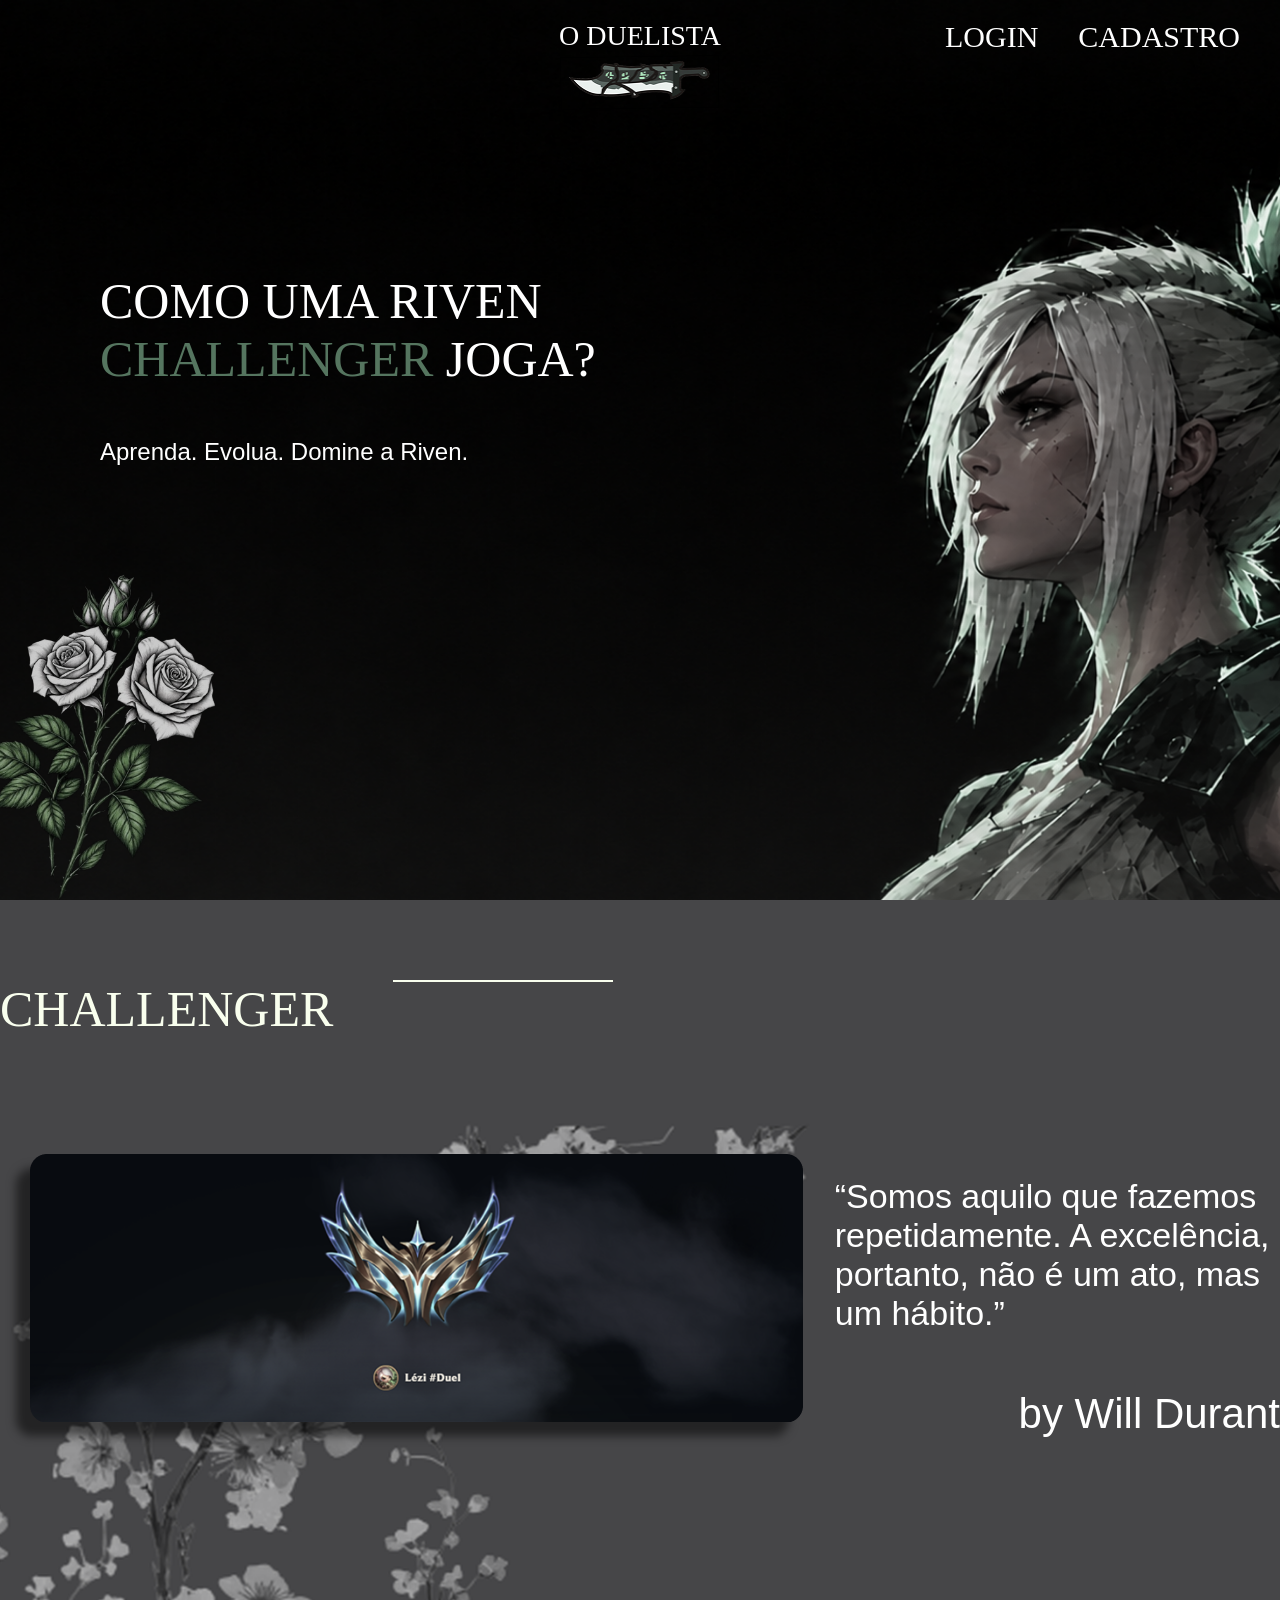
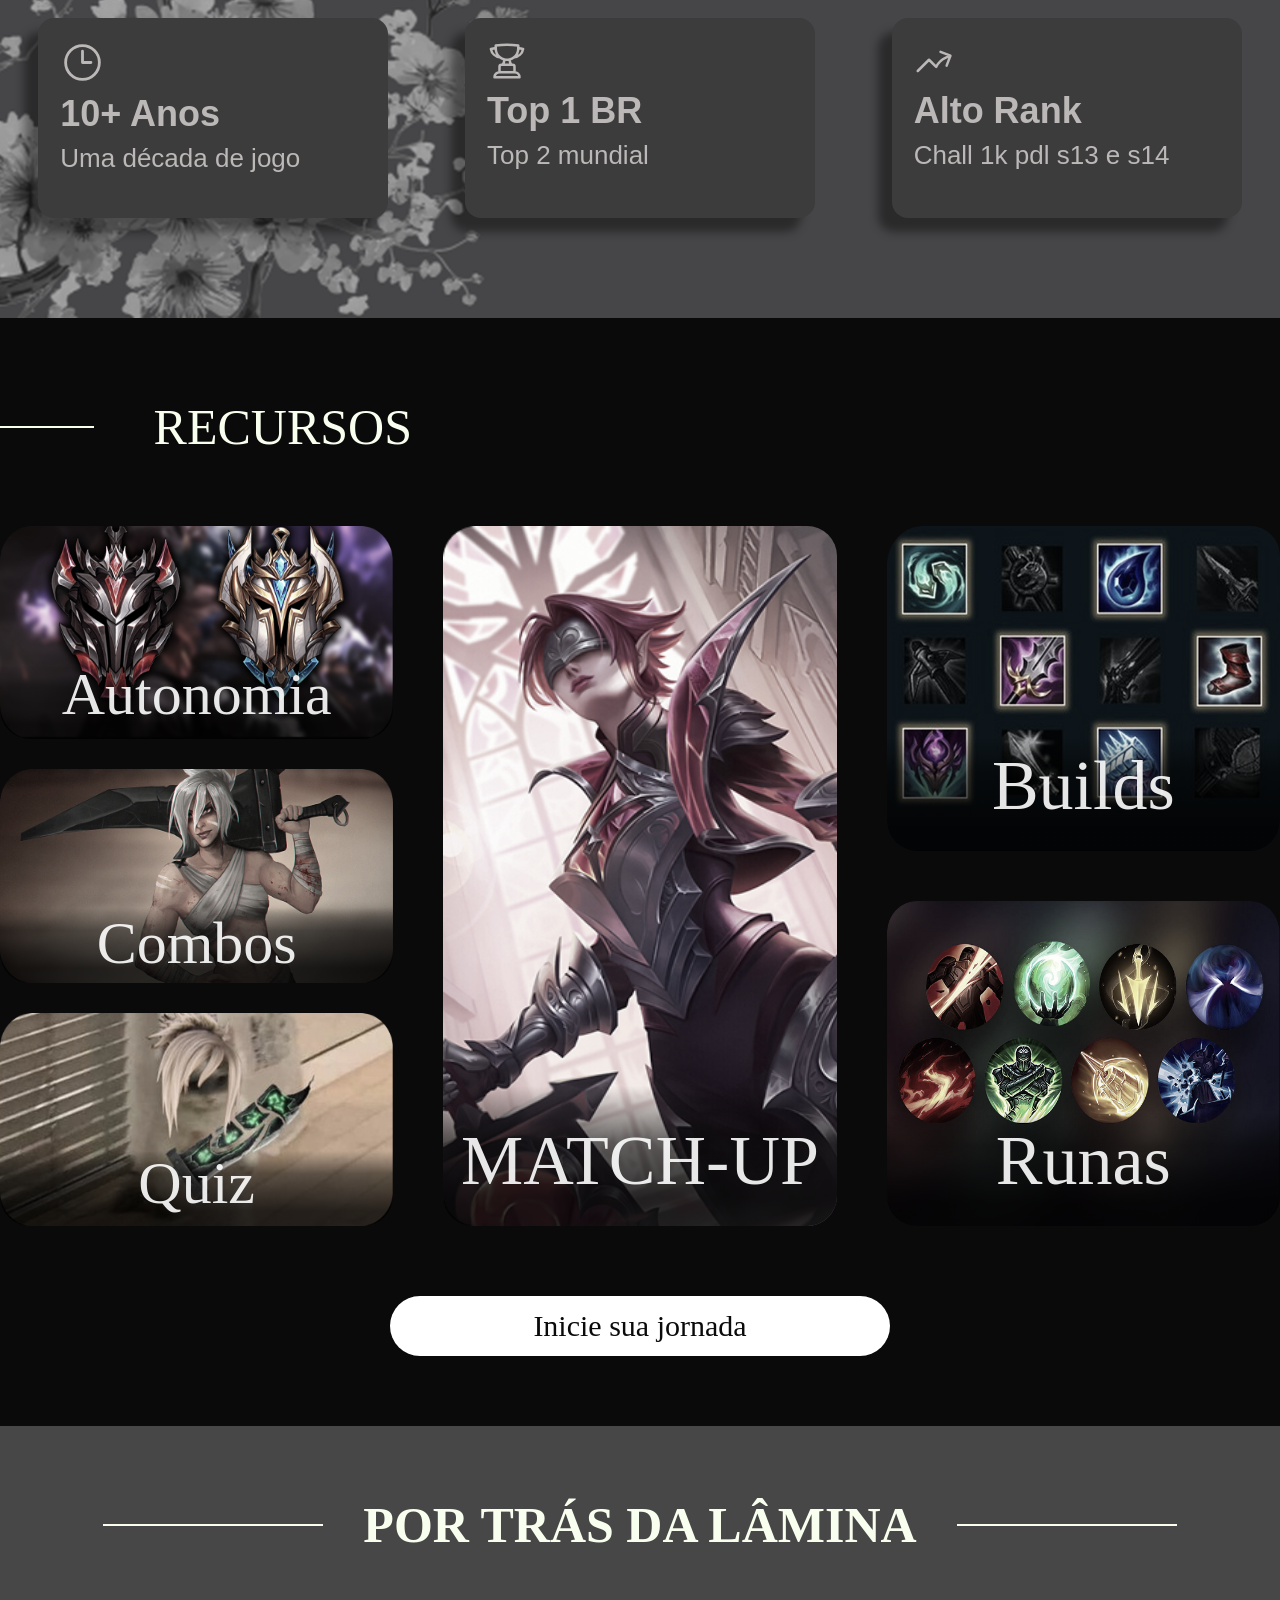
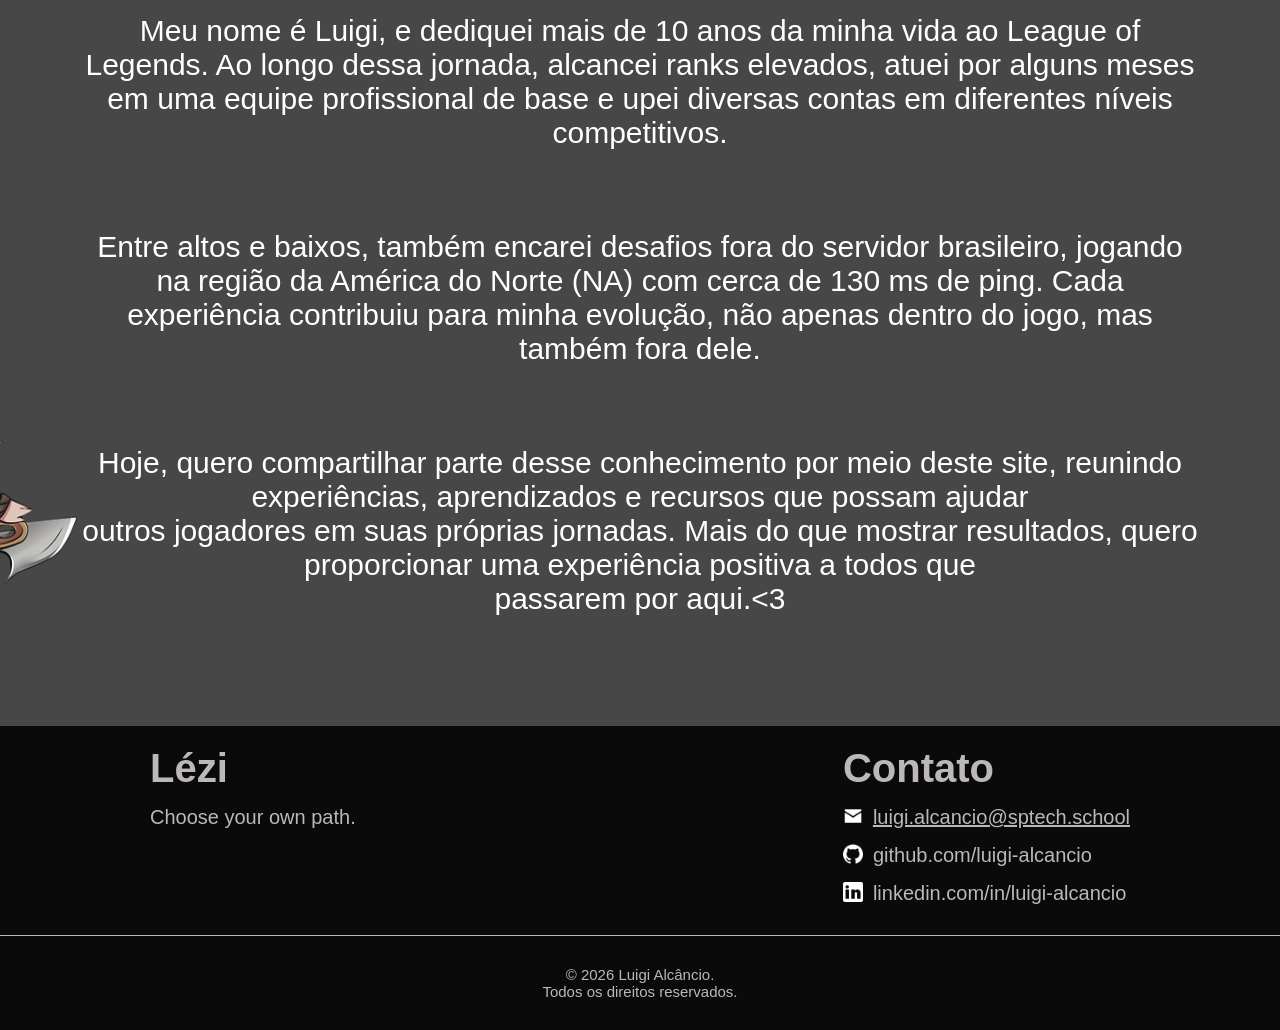
==== public/index.html @ 64ac4ebc "refactor: altera controllers, models, .env .env.dev, cadastro, login, PRINCIPAIS MUDANÇAS: linka log" ====
<!DOCTYPE html>
<html lang="pt-BR">

<head>
    <meta charset="UTF-8">
    <meta name="viewport" content="width=device-width, initial-scale=1.0">

    <title>Riven Project</title>

    <script src="./js/sessao.js"></script>

    <link rel="stylesheet" href="./css/index.css">
    <link rel="stylesheet" href="./css/global.css">
    <link rel="icon" href="./assets/icon/favicon2.ico">
    <link rel="preconnect" href="https://fonts.gstatic.com">
</head>

<body>

    <section class="section-inicial">

        <div class="container">

            <header class="header-home">

                <span class="destaque-titulo">O DUELISTA</span>

                <nav class="navegacao-home">

                    <ul>
                        <li><a href="login.html">LOGIN</a></li>
                        <li><a href="cadastro.html">CADASTRO</a></li>
                    </ul>

                </nav>

                <img class="icon-riven" src="assets/icon/riven_icon_1.png">

            </header>

            <h1>COMO UMA RIVEN <br> <span class="destaque-challenger">CHALLENGER</span> JOGA?</h1>

            <p class="p-relative">Aprenda. Evolua. Domine a Riven.

                <img class="img-flower-1" src="assets/imgs/flower-img-1teste.png" alt="">
            </p>

            
        </div>

    </section>

    <section class="section-experiencia">

        <div class="container">

            <h1>CHALLENGER</h1>

            <div class="promocao-chall-e-frase">

                <div class="promocao-chall"></div>

                <div class="frase-filosofica">

                    <span><br>“Somos aquilo que fazemos <br> repetidamente. A excelência,<br> portanto, não é um ato,
                        mas um
                        hábito.”</span>

                    <span class="autor">by Will Durant</span>
                </div>


            </div>

            <div class="kpi-experiencia">

                <div class="kpi">
                    <svg xmlns="http://www.w3.org/2000/svg" fill="none" viewBox="0 0 24 24" stroke-width="1.5"
                        stroke="currentColor" class="size-6 svg-kpi">
                        <path stroke-linecap="round" stroke-linejoin="round"
                            d="M12 6v6h4.5m4.5 0a9 9 0 1 1-18 0 9 9 0 0 1 18 0Z" />
                    </svg>
                    <span class="titulo-kpi">10+ Anos</span>
                    <span class="descricao-kpi">Uma década de jogo</span>
                </div>

                <div class="kpi">
                    <svg xmlns="http://www.w3.org/2000/svg" fill="none" viewBox="0 0 24 24" stroke-width="1.5"
                        stroke="currentColor" class="size-6 svg-kpi-2">
                        <path stroke-linecap="round" stroke-linejoin="round"
                            d="M16.5 18.75h-9m9 0a3 3 0 0 1 3 3h-15a3 3 0 0 1 3-3m9 0v-3.375c0-.621-.503-1.125-1.125-1.125h-.871M7.5 18.75v-3.375c0-.621.504-1.125 1.125-1.125h.872m5.007 0H9.497m5.007 0a7.454 7.454 0 0 1-.982-3.172M9.497 14.25a7.454 7.454 0 0 0 .981-3.172M5.25 4.236c-.982.143-1.954.317-2.916.52A6.003 6.003 0 0 0 7.73 9.728M5.25 4.236V4.5c0 2.108.966 3.99 2.48 5.228M5.25 4.236V2.721C7.456 2.41 9.71 2.25 12 2.25c2.291 0 4.545.16 6.75.47v1.516M7.73 9.728a6.726 6.726 0 0 0 2.748 1.35m8.272-6.842V4.5c0 2.108-.966 3.99-2.48 5.228m2.48-5.492a46.32 46.32 0 0 1 2.916.52 6.003 6.003 0 0 1-5.395 4.972m0 0a6.726 6.726 0 0 1-2.749 1.35m0 0a6.772 6.772 0 0 1-3.044 0" />
                    </svg>
                    <span class="titulo-kpi">Top 1 BR</span>
                    <span class="descricao-kpi">Top 2 mundial</span>
                </div>

                <div class="kpi">
                    <svg xmlns="http://www.w3.org/2000/svg" fill="none" viewBox="0 0 24 24" stroke-width="1.5"
                        stroke="currentColor" class="size-6 svg-kpi-2">
                        <path stroke-linecap="round" stroke-linejoin="round"
                            d="M2.25 18 9 11.25l4.306 4.306a11.95 11.95 0 0 1 5.814-5.518l2.74-1.22m0 0-5.94-2.281m5.94 2.28-2.28 5.941" />
                    </svg>
                    <span class="titulo-kpi">Alto Rank</span>
                    <span class="descricao-kpi">Chall 1k pdl s13 e s14</span>
                </div>

            </div>

        </div>

    </section>

    <section class="section-recursos">

        <div class="container-recursos">

            <h1>RECURSOS</h1>

            <div class="all-cards">

                <div class="coluna-esquerda">

                    <div class="card autonomia">
                        <img src="assets/imgs/card-economia.png">
                        <span>Autonomia</span>
                    </div>

                    <div class="card combos">
                        <img src="assets/imgs/card-combos.png">
                        <span>Combos</span>
                    </div>

                    <div class="card quiz">
                        <img src="assets/imgs/card-quiz.png">
                        <span>Quiz</span>
                    </div>

                </div>

                <div class="coluna-central">

                    <div class="big-card matchup">
                        <img src="assets/imgs/card-matchup.png">
                        <span>MATCH-UP</span>
                    </div>

                </div>

                <div class="coluna-direita">

                    <div class="card builds">
                        <img src="assets/imgs/card-builds.png">
                        <span>Builds</span>
                    </div>

                    <div class="card runas">
                        <img src="assets/imgs/card-runas.png">
                        <span>Runas</span>
                    </div>

                </div>

            </div>

            <div class="botao">
                <button>Inicie sua jornada</button>

            </div>

        </div>

    </section>

    <section class="section-sobre">



        <div class="container">

            <div class="frases-sobre">

                <h1>POR TRÁS DA LÂMINA</h1>

                <span>
                    Meu nome é Luigi, e dediquei mais de 10 anos da minha vida ao League of Legends.
                    Ao longo dessa jornada, alcancei ranks elevados,
                    atuei por alguns meses em uma equipe profissional de base e upei
                    diversas contas em diferentes níveis competitivos.</span>

                <span>
                    Entre altos e baixos, também encarei desafios fora do servidor brasileiro,
                    jogando na região da América do Norte (NA) com cerca de 130 ms de ping.
                    Cada experiência contribuiu para minha evolução, não apenas dentro do jogo, mas também fora dele.
                </span>

                <span class="span-relative">Hoje, quero compartilhar parte desse conhecimento por meio deste site,
                    reunindo experiências, aprendizados e recursos que possam ajudar <br> outros
                    jogadores em suas próprias jornadas. Mais do que mostrar resultados,
                    quero proporcionar uma experiência positiva a todos que<br>passarem por aqui.<3 
                
                <img src="assets/imgs/img-riven.png" class="riven-section-sobre">
                
                </span>

                

            </div>

            
            
        </div>

    </section>

    <footer>

        <div class="container">
            <span class="titulo-descricao-contato">

                <span>Lézi
                    <p class="descricao-footer">Choose your own path.</p>
                </span>
                <span>Contato
                    <p class="descricao-footer underline">
                        
                        <img src="assets/icon/email-icon.png" class="icon-email">luigi.alcancio@sptech.school</p>

                    <p class="descricao-footer">
                        
                        <img src="assets/icon/github-icon.png" class="icon-github">github.com/luigi-alcancio</p>

                    <p class="descricao-footer">
                        
                        <img src="assets/icon/linkedin-icon.png" class="icon-linkedin">linkedin.com/in/luigi-alcancio</p>

                </span>

            </span>

            <div class="linha-divisoria"></div>
            
            <span class="direitos-reservados">© 2026 Luigi Alcâncio.<br>Todos os direitos reservados.</span>

        </div>

    </footer>

</body>

</html>
---- public/css/index.css ----
.container-recursos{
  width: 100%;
  max-width: 1350px;
  margin: 0 auto;
  box-sizing: border-box;
}

.section-inicial{
  width: 100%;
  min-height: 900px;

  background-image: url(../assets/imgs/section-1-background.png);
  background-size: cover;
  background-position: center;
  background-repeat: no-repeat;
  filter: saturate(0.5);
}

.section-experiencia{
  width: 100%;
  min-height: 900px;

  background-image: url(../assets/imgs/section-2-background.png);
  background-size: cover;
  background-position: center top;
  background-repeat: no-repeat  ;
}

.section-recursos{
  width: 100%;
  min-height: 900px;

  background-color: #0a0a0a;
}

.section-sobre{
  width: 100%;
  min-height: 900px;

  background-color: #474748;
}

.header-home {
    position: relative;
    display: flex;
    justify-content: center;
    align-items: flex-start;
    padding: 20px 40px;
}

.navegacao-home a {
    color: #ffffff;
    font-family: 'Cormorant Garamond', serif;
    font-size: 30px;
    text-decoration: none;
}

.icon-riven {
    position: absolute;
    top: 55px;
    left: 50%;
    transform: translateX(-50%);
    width: 160px;
    height: auto;
    filter: saturate(3.5);
}

.navegacao-home {
    position: absolute;
    top: 20px;
    right: 40px;
}

.navegacao-home ul {
    display: flex;
    align-items: center;
    gap: 40px;
    list-style: none;
    margin: 0;
    padding: 0;
}


.destaque-titulo {
    color: #FFFFFF;
    font-family: 'Cormorant Garamond', serif;
    font-size: 28px;
    margin: 0;
}

.section-inicial h1 , 
.section-inicial p{
  color: #ffffff;
  margin-left: 100px;
}

.section-inicial h1{
  font-weight: 100;
  margin-top: 200px;
  font-size: 50px;
}

.section-inicial p{
  margin-top: 50px;
  font-family: 'DM Sans', sans-serif;
  font-size: 24px;
}

.p-relative{
  position: relative;
}

.img-flower-1 {
  position: absolute;
  left: -150px;
  bottom: -438px;
  width: 300px;
  opacity: 0.8;
}

.destaque-challenger{
  color: #108d35;
  filter: saturate(0.5);
}

.section-experiencia h1{
  margin-top: 80px;
  color: #F9FFEE;
  font-weight: 100;
  font-family: 'Cormorant Garamond', serif;
  font-size: 50px;
  justify-self: flex-end;
  margin-right: 12%;
  position: relative;
}

.section-experiencia h1::after{
  content: '';
  width: 220px;
  height: 2px;
  align-self: center;
  background-color: #F9FFEE;
  position: absolute;
  margin-left: 60px;
}

.promocao-chall-e-frase{
  display: flex;
  flex-direction: row;
  margin-top: 100px;

  height: 300px;
  width: 100%;
}

.promocao-chall{
  background-image: url(../assets/imgs/img-to-sessao-experiencia.png);
  background-position: center;
  background-repeat: no-repeat;
  justify-self: flex-start;
  filter: drop-shadow(-14px 14px 5px rgba(0, 0, 0, 0.5));

  height: 300px;
  width: 75%;
}

.frase-filosofica{
  color: #FFFFFF;
  font-size: 34px;
  width: 40%;
  display: flex;
  align-items: start;
  justify-content: flex-end;
  position: relative;
}

.autor{
  position:absolute;
  color: #FFFFFF;
  font-size: 42px;
  bottom: 0;
}

.kpi-experiencia{
  width: 100%;
  height: 200px;
  display: flex;
  flex-direction: row;
  justify-content: space-around;
  margin-top: 180px;
  margin-bottom: 100px;
}

.kpi{
  background-color: #3C3C3C;
  color: #BCB8B8;
  
  width: 350px;
  height: 100%;
  padding-top: 22px;
  padding-left: 22px;
  border-radius: 16px;
  gap: 8px;
  
  filter: drop-shadow(-14px 14px 5px rgba(0, 0, 0, 0.4));
  display: flex;
  flex-direction: column;
  
}

.titulo-kpi{
  font-size: 36px;
  font-weight: bolder;
}

.svg-kpi{
  width: 45px;
  height: 45px;
}

.svg-kpi-2{
  width: 40px;
  height: 42px;
}

.descricao-kpi{
  font-size: 26px;
}

.section-recursos h1{
  width: 100%;
  margin-top: 80px;
  color: #F9FFEE;
  font-weight: 100;
  font-family: 'Cormorant Garamond', serif;
  font-size: 50px;
  justify-self: flex-start;
  margin-left: 12%;
  position: relative;
}

.section-recursos h1::before{
  content: '';
  width: 220px;
  height: 2px;
  background-color: #F9FFEE;;
  position: absolute;
  top: 50%;
  transform: translateY(-50%);
  right: 100%;
  margin-right: 60px;
}

.all-cards{
  margin-top: 70px;
  height: 700px;
  display: flex;
  flex-direction: row;
  gap: 50px;
}

.coluna-esquerda{
  display: flex;
  flex-direction: column;
  gap: 30px;
  width: 33%;
}

.coluna-central{
  width: 33%;
}

.coluna-direita{
  width: 33%;
  display: flex;
  flex-direction: column;
  gap: 50px;
}

.autonomia img{
  height: 100%;
  width: 100%;
  filter: saturate(40%);
}

.autonomia{
  height: 33%;
  position: relative;
}

.card{
  border-radius:30px;
  position: relative;
  overflow: hidden;
  width: 100%;
}

.card::after{
  content: '';
  width: 100%;
  height: 35%;
  position: absolute;
  left: 0;
  bottom: 0;

  background: linear-gradient(
    to bottom,
    rgba(0, 0, 0, 0) 0%,
    rgba(0, 0, 0, 0.50) 30%,
    rgba(0, 0, 0, 0.80) 80%
);
}

.big-card{
  border-radius:30px;
  position: relative;
  overflow: hidden;
  width: 100%;
}

.big-card::after{
  content: '';
  width: 100%;
  height: 20%;
  position: absolute;
  left: 0;
  bottom: 0;

  background: linear-gradient(
    to bottom,
    rgba(0, 0, 0, 0) 0%,
    rgba(0, 0, 0, 0.60) 40%,
    rgba(0, 0, 0, 0.80) 80%
);
}

.autonomia span{
  font-size: 60px;
  font-family: 'Cormorant Garamond', serif;
  color: white;
  position: absolute;
  left: 50%;
  bottom: 10px;
  transform: translateX(-50%);
  z-index: 1;
  opacity: 0.9;
}

.combos{
  height: 33%;
}

.combos img{
  height: 100%;
  width: 100%;
  filter: saturate(45%);
}

.combos span{
  font-size: 60px;
  font-family: 'Cormorant Garamond', serif;
  color: white;
  position: absolute;
  left: 50%;
  bottom: 5px;
  transform: translateX(-50%);
  z-index: 1;
  opacity: 0.9;
}

.quiz{
  height: 33%;
}

.quiz img{
  height: 100%;
  width: 100%;
  filter: saturate(50%);
}

.quiz span{
  font-size: 60px;
  font-family: 'Cormorant Garamond', serif;
  color: white;
  position: absolute;
  left: 50%;
  bottom: 8px;
  transform: translateX(-50%);
  z-index: 1;
  opacity: 0.9;
}

.matchup{
  height: 100%;
}

.matchup img{
  width: 120%;
  height: 100%;
  filter: saturate(40%);
}

.matchup span{
  text-align: center;
  width: 100%;
  font-size: 70px;
  font-family: 'Cormorant Garamond', serif;
  color: white;
  position: absolute;
  left: 50%;
  bottom: 25px;
  transform: translateX(-50%);
  z-index: 1;
  opacity: 0.9;
}

.builds{
  height: 50%;
}

.builds img{
  width: 123%;
  height: 111%;
  filter: saturate(35%);
}

.runas{
  height: 50%;
}

.runas img{
  width: 100%;
  height: 100%;
  filter: saturate(30%);
}

.builds span{
  text-align: center;
  width: 100%;
  font-size: 70px;
  font-family: 'Cormorant Garamond', serif;
  color: white;
  position: absolute;
  left: 50%;
  bottom: 25px;
  transform: translateX(-50%);
  z-index: 1;
  opacity: 0.9;
}

.runas span{
  text-align: center;
  width: 100%;
  font-size: 70px;
  font-family: 'Cormorant Garamond', serif;
  color: white;
  position: absolute;
  left: 50%;
  bottom: 25px;
  transform: translateX(-50%);
  z-index: 1;
  opacity: 0.9;
}

.section-recursos button{
  cursor: pointer;
  border: none;
  border-radius: 30px;
  background-color: white;
  color: #0a0a0a;
  font-family: 'Cormorant Garamond', serif;
  width: 500px;
  height: 60px;
  font-size: 30px;
  margin-top: 70px;
  margin-bottom: 70px;
}

.botao{
  width: 100%;
  display: flex;
  justify-content: center;
}

.frases-sobre{
  width: 100%;
  display: flex;
  flex-direction: column;
  justify-content: center;
  align-items: center;
}

.frases-sobre span,
.frases-sobre h1{
  color: white;
  text-align: center;
  max-width: 1200px;
}

.frases-sobre h1{
  margin-top: 70px;
  font-size: 50px;
  position: relative;
  color: #F9FFEE;
  margin-bottom: 20px;
}

.frases-sobre span{
  font-family: 'DM Sans', sans-serif;
  font-size: 30px;
  font-weight: normal;
  min-height: 200px;
  padding: 40px;
}

.frases-sobre h1::before{
  content: '';
  width: 220px;
  height: 2px;
  background-color: #F9FFEE;
  position: absolute;
  top: 50%;
  transform: translateY(-50%);
  right: 100%;
  margin-right: 40px;
}

.frases-sobre h1::after{
  content: '';
  width: 220px;
  height: 2px;
  background-color: #F9FFEE;
  position: absolute;
  top: 50%;
  transform: translateY(-50%);
  left: 100%;
  margin-left: 40px;
}

.span-relative{
  position: relative;
}

.riven-section-sobre{
  width: 300px;
  height: 500px;
  position: absolute;
  left: -250px;
  bottom: -76px;
}

footer{
  min-height: 100px;
  background-color: #0a0a0a;;
}

footer .titulo-descricao-contato{
  margin-left: 150px;
  margin-right: 150px;
  margin-top: 20px;
  color: #BCB8B8;
  height: 100%;
  display: flex;
  flex-direction: row;
  justify-content: space-between;
  font-family: 'DM Sans', sans-serif;
  font-weight: bold;
  font-size: 40px;
}

.descricao-footer{
  display: flex;
  flex-direction: row;
  justify-content: flex-start;
  text-align: center;
  margin-top: 15px;
  font-size: 20px;
  font-weight: 100;
}

.underline{
  text-decoration: underline;
}

.icon-email{
  height: 20px;
  margin-right: 10px;
}

.icon-github{
  height: 20px;
  margin-right: 10px;
}

.icon-linkedin{
  height: 20px;
  margin-right: 10px;
}

.linha-divisoria{
  background-color: #BCB8B8;
  width: 100%;
  height: 1px;
  margin-top: 30px;
}

.direitos-reservados{
  margin-top: 30px;
  color: #BCB8B8;
  text-align: center;
  display: flex;
  justify-content: center;
  font-family: 'DM Sans', sans-serif;
  font-size: 15px;
  margin-bottom: 30px; 
}
---- public/css/global.css ----
@import url('https://fonts.googleapis.com/css2?family=Barlow:ital,wght@0,100;0,200;0,300;0,400;0,500;0,600;0,700;0,800;0,900;1,100;1,200;1,300;1,400;1,500;1,600;1,700;1,800;1,900&display=swap');

*{
  margin: 0;
  padding: 0;
  box-sizing: border-box;
}

html{
  font-family: 'DM Sans', sans-serif;
  background-color: #474748 ;

}

h1, h2, h3, h4, h5, h6 {
    font-family: 'Cormorant Garamond', serif;
}

body {
  margin: 0;
  display: flex;
  flex-direction: column;
  overflow-x: clip
}

.container{
  width: 100%;
  max-width: 1440px;
  margin: 0 auto;
  box-sizing: border-box;
}
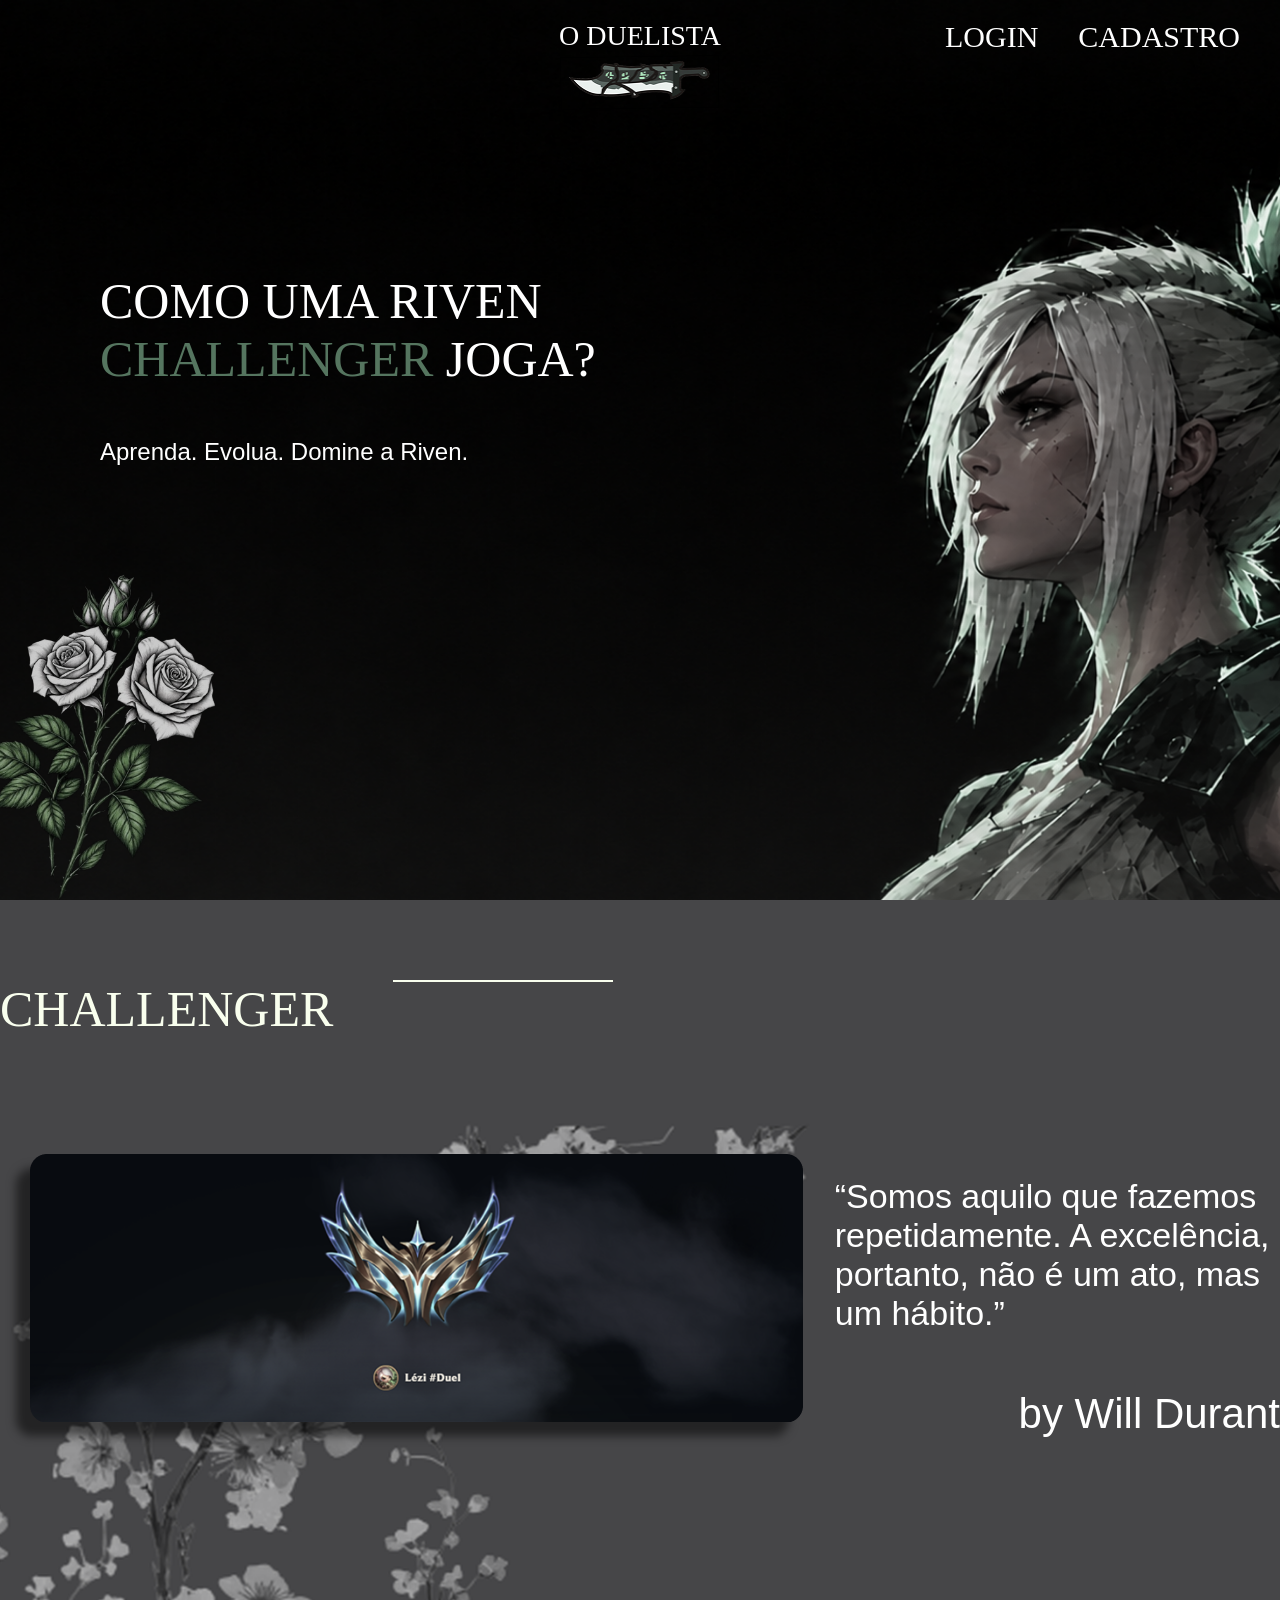
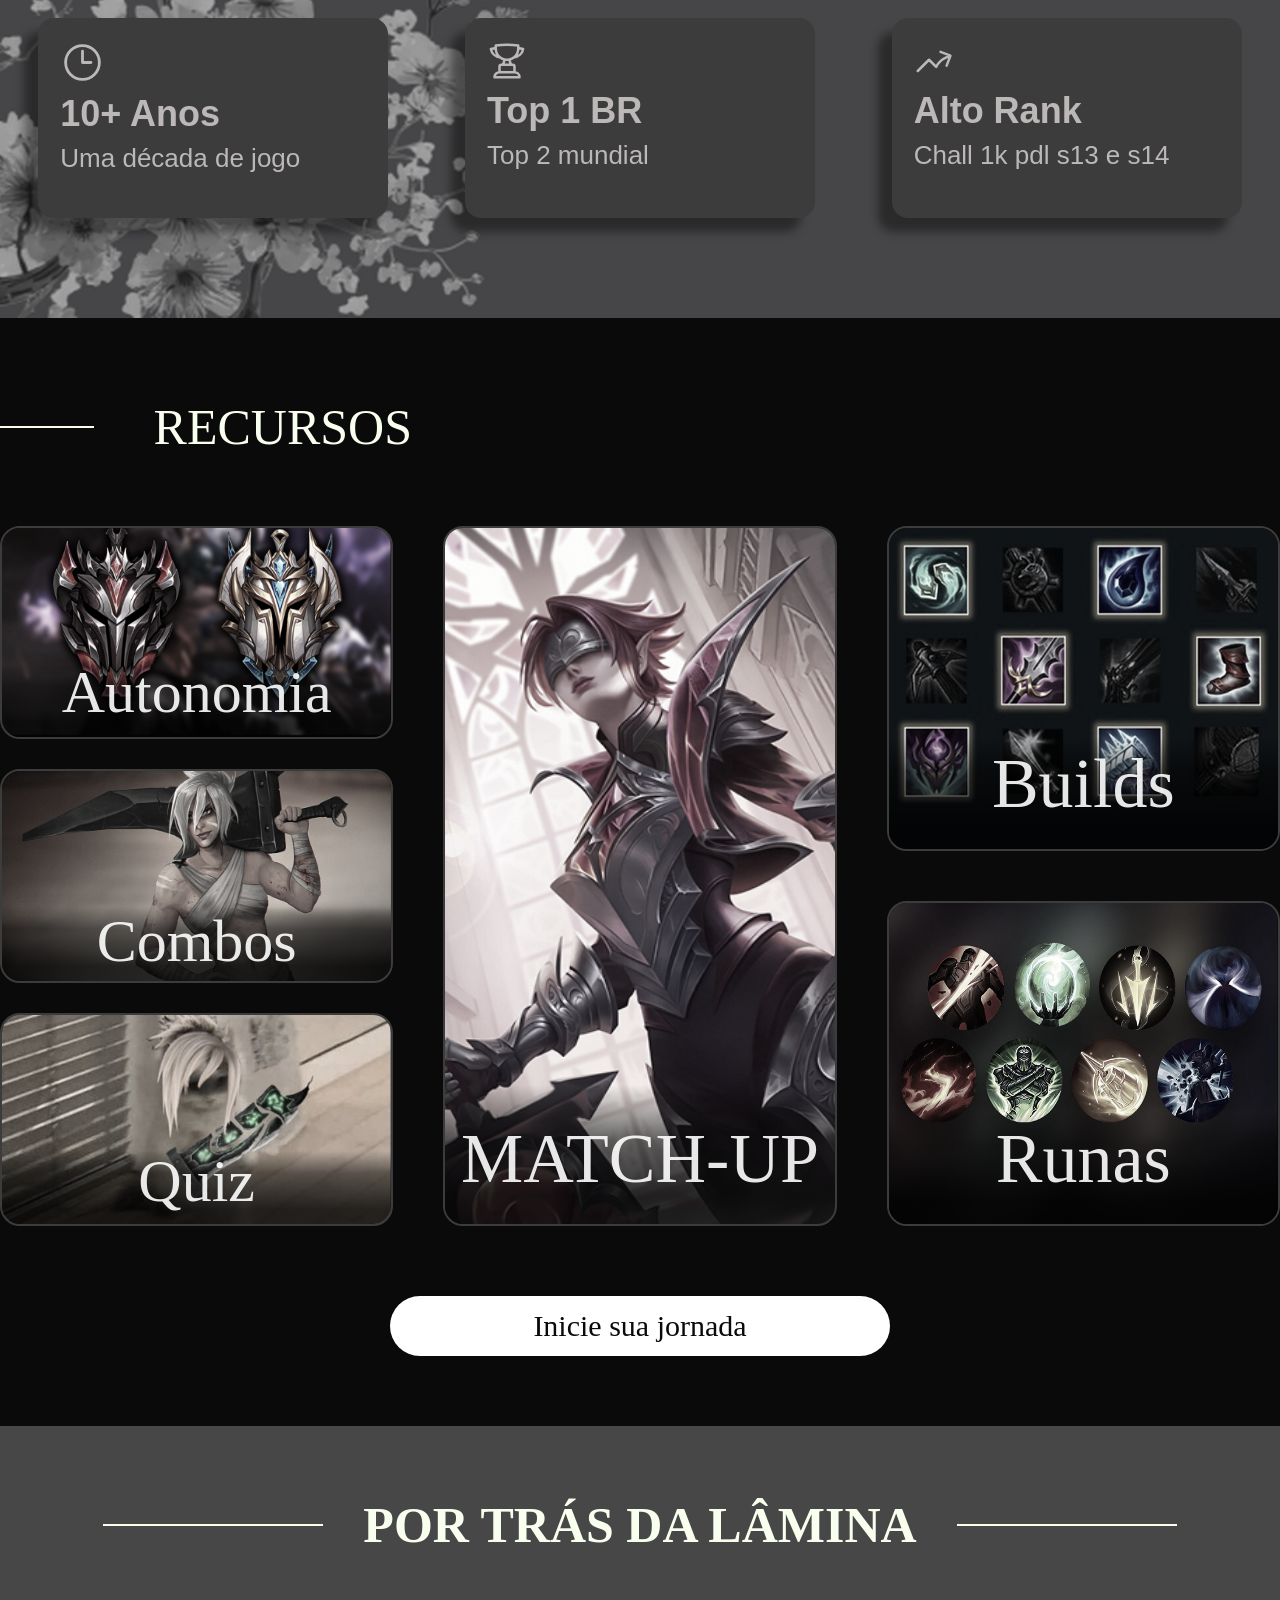
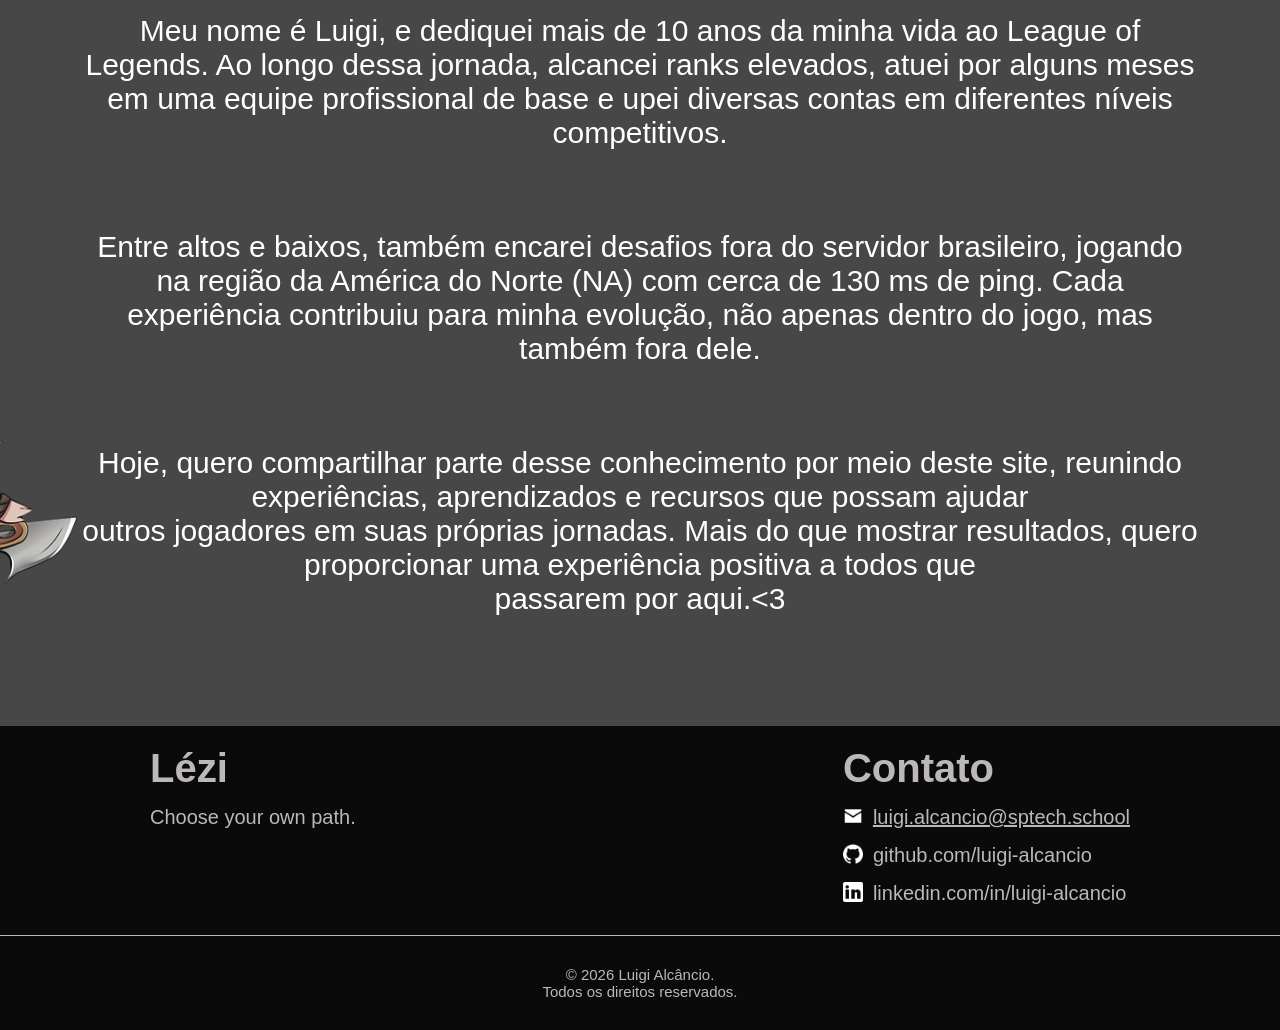
==== commit 2036dc36: "feat: adiciona divisória na sessao recursos da home" ====
--- a/public/index.html
+++ b/public/index.html
@@ -28,8 +28,8 @@
                 <nav class="navegacao-home">
 
                     <ul>
-                        <li><a href="login.html">LOGIN</a></li>
-                        <li><a href="cadastro.html">CADASTRO</a></li>
+                        <li class="efeito-login-cadastro"><a href="login.html">LOGIN</a></li>
+                        <li class="efeito-login-cadastro"><a href="cadastro.html">CADASTRO</a></li>
                     </ul>
 
                 </nav>
@@ -45,7 +45,7 @@
                 <img class="img-flower-1" src="assets/imgs/flower-img-1teste.png" alt="">
             </p>
 
-            
+
         </div>
 
     </section>
@@ -58,7 +58,7 @@
 
             <div class="promocao-chall-e-frase">
 
-                <div class="promocao-chall"></div>
+                <div class="promocao-chall efeito-scale"></div>
 
                 <div class="frase-filosofica">
 
@@ -74,7 +74,7 @@
 
             <div class="kpi-experiencia">
 
-                <div class="kpi">
+                <div class="kpi efeito-scale">
                     <svg xmlns="http://www.w3.org/2000/svg" fill="none" viewBox="0 0 24 24" stroke-width="1.5"
                         stroke="currentColor" class="size-6 svg-kpi">
                         <path stroke-linecap="round" stroke-linejoin="round"
@@ -84,7 +84,7 @@
                     <span class="descricao-kpi">Uma década de jogo</span>
                 </div>
 
-                <div class="kpi">
+                <div class="kpi efeito-scale">
                     <svg xmlns="http://www.w3.org/2000/svg" fill="none" viewBox="0 0 24 24" stroke-width="1.5"
                         stroke="currentColor" class="size-6 svg-kpi-2">
                         <path stroke-linecap="round" stroke-linejoin="round"
@@ -94,7 +94,7 @@
                     <span class="descricao-kpi">Top 2 mundial</span>
                 </div>
 
-                <div class="kpi">
+                <div class="kpi efeito-scale">
                     <svg xmlns="http://www.w3.org/2000/svg" fill="none" viewBox="0 0 24 24" stroke-width="1.5"
                         stroke="currentColor" class="size-6 svg-kpi-2">
                         <path stroke-linecap="round" stroke-linejoin="round"
@@ -120,6 +120,11 @@
 
                 <div class="coluna-esquerda">
 
+                    <div class="divisoria-esquerda">
+                        <img src="assets/imgs/divisoria.png">
+                        <img src="assets/imgs/divisoria.png">
+                    </div>
+
                     <div class="card autonomia">
                         <img src="assets/imgs/card-economia.png">
                         <span>Autonomia</span>
@@ -148,6 +153,11 @@
 
                 <div class="coluna-direita">
 
+                    <div class="divisoria-direita">
+                        <img src="assets/imgs/divisoria.png">
+                        <img src="assets/imgs/divisoria.png">
+                    </div>
+
                     <div class="card builds">
                         <img src="assets/imgs/card-builds.png">
                         <span>Builds</span>
@@ -163,7 +173,8 @@
             </div>
 
             <div class="botao">
-                <button>Inicie sua jornada</button>
+                <button onclick="window.location = 'cadastro.html'" class="efeito-scale-button">Inicie sua
+                    jornada</button>
 
             </div>
 
@@ -196,18 +207,17 @@
                 <span class="span-relative">Hoje, quero compartilhar parte desse conhecimento por meio deste site,
                     reunindo experiências, aprendizados e recursos que possam ajudar <br> outros
                     jogadores em suas próprias jornadas. Mais do que mostrar resultados,
-                    quero proporcionar uma experiência positiva a todos que<br>passarem por aqui.<3 
-                
-                <img src="assets/imgs/img-riven.png" class="riven-section-sobre">
-                
-                </span>
-
-                
-
-            </div>
-
-            
-            
+                    quero proporcionar uma experiência positiva a todos que<br>passarem por aqui.<3 <img
+                        src="assets/imgs/img-riven.png" class="riven-section-sobre">
+
+                </span>
+
+
+
+            </div>
+
+
+
         </div>
 
     </section>
@@ -222,23 +232,26 @@
                 </span>
                 <span>Contato
                     <p class="descricao-footer underline">
-                        
-                        <img src="assets/icon/email-icon.png" class="icon-email">luigi.alcancio@sptech.school</p>
+
+                        <img src="assets/icon/email-icon.png" class="icon-email">luigi.alcancio@sptech.school
+                    </p>
 
                     <p class="descricao-footer">
-                        
-                        <img src="assets/icon/github-icon.png" class="icon-github">github.com/luigi-alcancio</p>
+
+                        <img src="assets/icon/github-icon.png" class="icon-github">github.com/luigi-alcancio
+                    </p>
 
                     <p class="descricao-footer">
-                        
-                        <img src="assets/icon/linkedin-icon.png" class="icon-linkedin">linkedin.com/in/luigi-alcancio</p>
+
+                        <img src="assets/icon/linkedin-icon.png" class="icon-linkedin">linkedin.com/in/luigi-alcancio
+                    </p>
 
                 </span>
 
             </span>
 
             <div class="linha-divisoria"></div>
-            
+
             <span class="direitos-reservados">© 2026 Luigi Alcâncio.<br>Todos os direitos reservados.</span>
 
         </div>
--- a/public/css/index.css
+++ b/public/css/index.css
@@ -264,6 +264,7 @@
   flex-direction: column;
   gap: 30px;
   width: 33%;
+  position: relative;
 }
 
 .coluna-central{
@@ -275,21 +276,34 @@
   display: flex;
   flex-direction: column;
   gap: 50px;
+  position: relative;
+}
+
+.autonomia{
+  height: 33%;
+  position: relative;
+  transition: 0.4s;
+}
+
+.autonomia:hover{
+  transform: scale(1.02);
 }
 
 .autonomia img{
   height: 100%;
   width: 100%;
-  filter: saturate(40%);
-}
-
-.autonomia{
-  height: 33%;
-  position: relative;
+  filter: saturate(25%);
+  transition: 0.4s;
+}
+
+.autonomia:hover img{
+  transform: scale(1.02);
+  filter: saturate(60%);
 }
 
 .card{
-  border-radius:30px;
+  border: solid 2px #3C3C3C;
+  border-radius:20px;
   position: relative;
   overflow: hidden;
   width: 100%;
@@ -312,10 +326,11 @@
 }
 
 .big-card{
-  border-radius:30px;
+  border-radius:20px;
   position: relative;
   overflow: hidden;
   width: 100%;
+  border: solid 2px #3C3C3C;
 }
 
 .big-card::after{
@@ -348,12 +363,23 @@
 
 .combos{
   height: 33%;
+  transition: 0.4s;
+}
+
+.combos:hover{
+  transform: scale(1.02);
 }
 
 .combos img{
   height: 100%;
   width: 100%;
-  filter: saturate(45%);
+  filter: saturate(25%);
+  transition: 0.4s;
+}
+
+.combos:hover img{
+  transform: scale(1.02);
+  filter: saturate(70%);
 }
 
 .combos span{
@@ -370,12 +396,22 @@
 
 .quiz{
   height: 33%;
+  transition: 0.4s;
+}
+
+.quiz:hover{
+  transform: scale(1.02);
 }
 
 .quiz img{
   height: 100%;
   width: 100%;
-  filter: saturate(50%);
+  filter: saturate(30%);
+  transition: 0.4s;
+}
+.quiz:hover img{
+  transform: scale(1.02);
+  filter: saturate(100%);
 }
 
 .quiz span{
@@ -392,12 +428,23 @@
 
 .matchup{
   height: 100%;
+  transition: 0.4s;
+}
+
+.matchup:hover{
+  transform: scale(1.02);
 }
 
 .matchup img{
   width: 120%;
   height: 100%;
-  filter: saturate(40%);
+  filter: saturate(25%);
+  transition: 0.4s;
+}
+
+.matchup:hover img{
+  transform: scale(1.02);
+  filter: saturate(65%);
 }
 
 .matchup span{
@@ -416,22 +463,44 @@
 
 .builds{
   height: 50%;
+  transition: 0.4s;
+}
+
+.builds:hover{
+  transform: scale(1.02);
 }
 
 .builds img{
   width: 123%;
   height: 111%;
-  filter: saturate(35%);
+  filter: saturate(20%);
+  transition: 0.4s;
+}
+
+.builds:hover img{
+  transform: scale(1.02);
+  filter: saturate(75%);
 }
 
 .runas{
   height: 50%;
+  transition: 0.4s;
+}
+
+.runas:hover{
+  transform: scale(1.02);
 }
 
 .runas img{
   width: 100%;
   height: 100%;
-  filter: saturate(30%);
+  filter: saturate(15%);
+  transition: 0.4s;
+}
+
+.runas:hover img{
+  transform: scale(1.02);
+  filter: saturate(50%);
 }
 
 .builds span{
@@ -613,4 +682,82 @@
   font-family: 'DM Sans', sans-serif;
   font-size: 15px;
   margin-bottom: 30px; 
-}+}
+
+
+.efeito-scale{
+  transition: 0.2s;
+}
+
+.efeito-scale:hover{
+  transform: scale(1.01) translate(4px, -5px);
+
+}
+
+.efeito-scale-button{
+  transition: 0.2s;
+}
+
+.efeito-scale-button:hover{
+  transform: scale(1.01);
+
+}
+
+.efeito-login-cadastro{
+  transition: 0.2s;
+}
+
+ .efeito-login-cadastro:hover{
+  transform: scale(1.03);
+} 
+
+.efeito-login-cadastro:hover a{
+  color: #108d35;
+} 
+
+.divisoria-direita {
+  --altura: 280px; 
+  --espaco: 280px; 
+
+  position: absolute;
+  top: 50%;
+  right: -15%;
+  transform: translate(50%, -50%);
+
+  display: flex;
+  flex-direction: column;
+}
+
+.divisoria-direita img {
+  display: block;
+  height: var(--altura);
+  width: auto;
+}
+
+.divisoria-direita img + img {
+  margin-top: calc(var(--espaco) - var(--altura));
+}
+
+.divisoria-esquerda {
+  --altura: 280px; 
+  --espaco: 280px; 
+
+  position: absolute;
+  bottom: -30%;
+  left: -76%;
+  transform: translate(50%, -50%);
+  z-index: 1;
+
+  display: flex;
+  flex-direction: column;
+}
+
+.divisoria-esquerda img {
+  display: block;
+  height: var(--altura);
+  width: auto;
+}
+
+.divisoria-esquerda img + img {
+  margin-top: calc(var(--espaco) - var(--altura));
+}
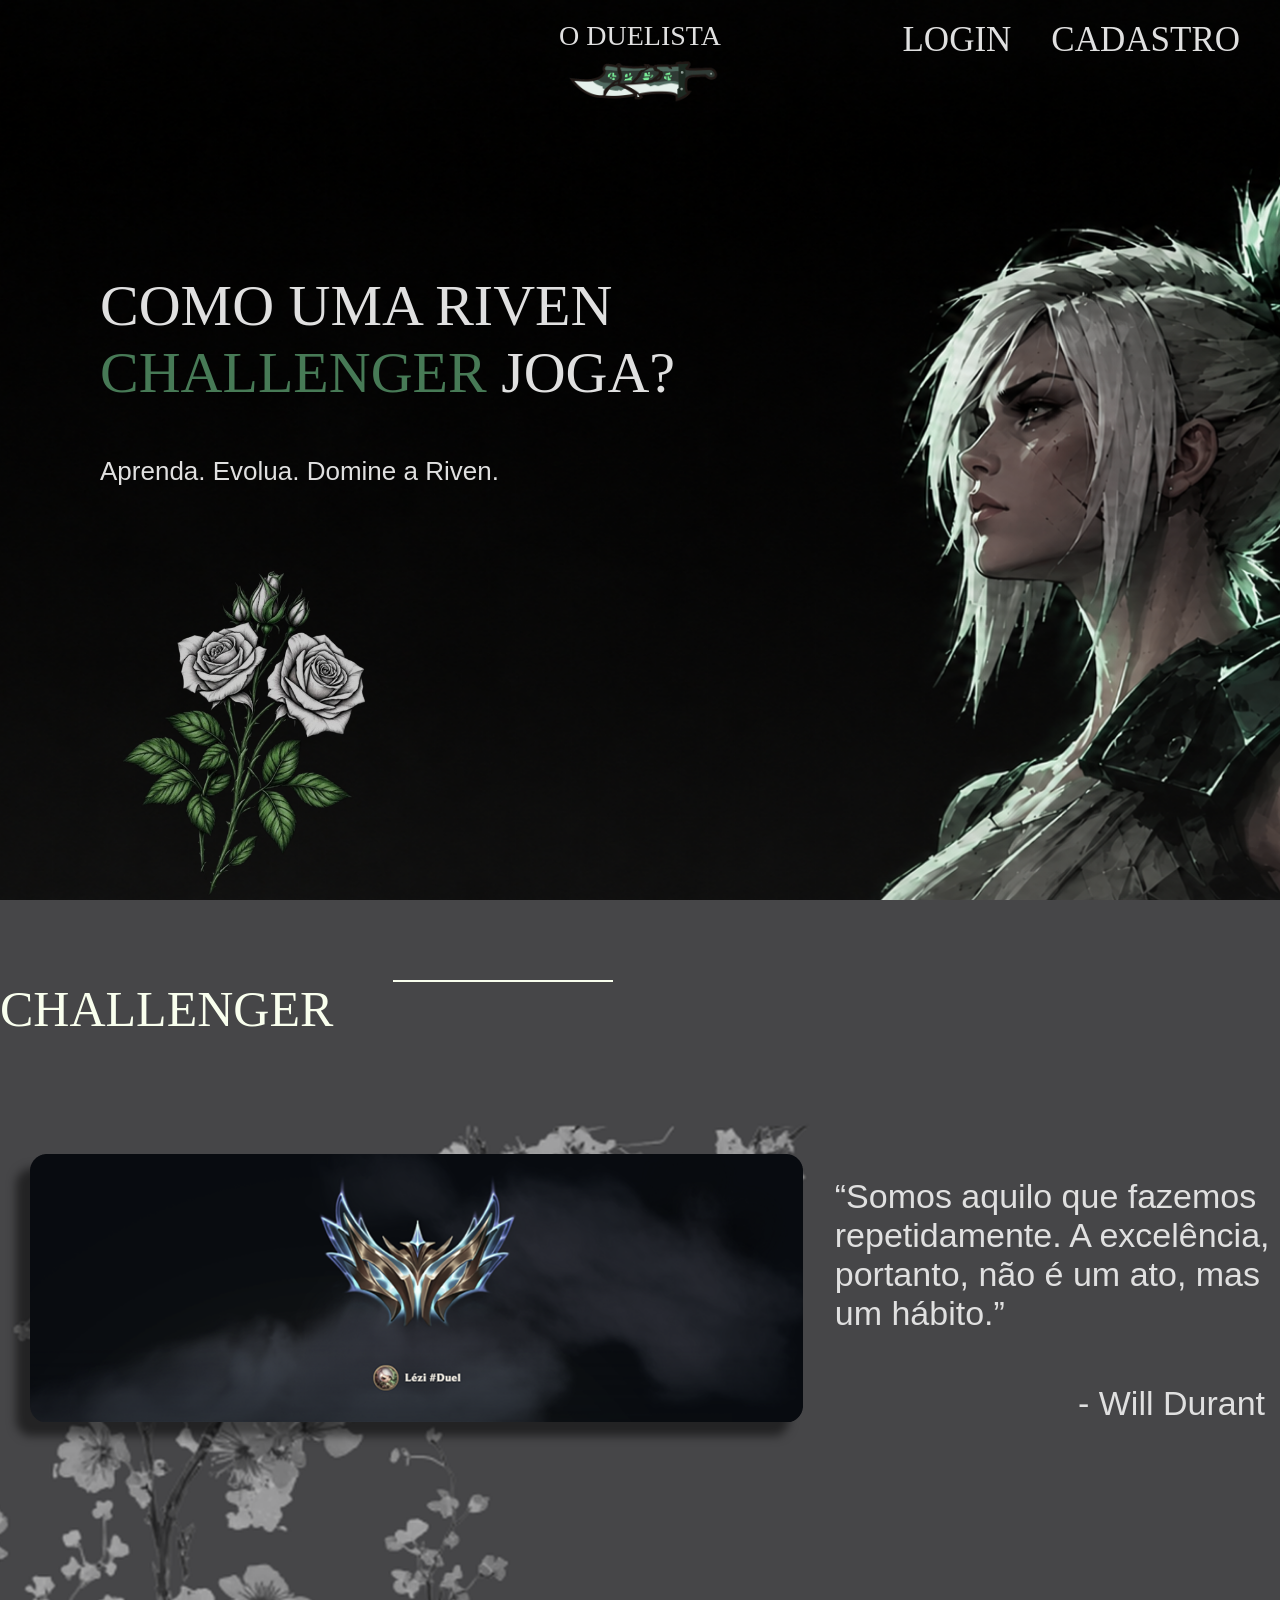
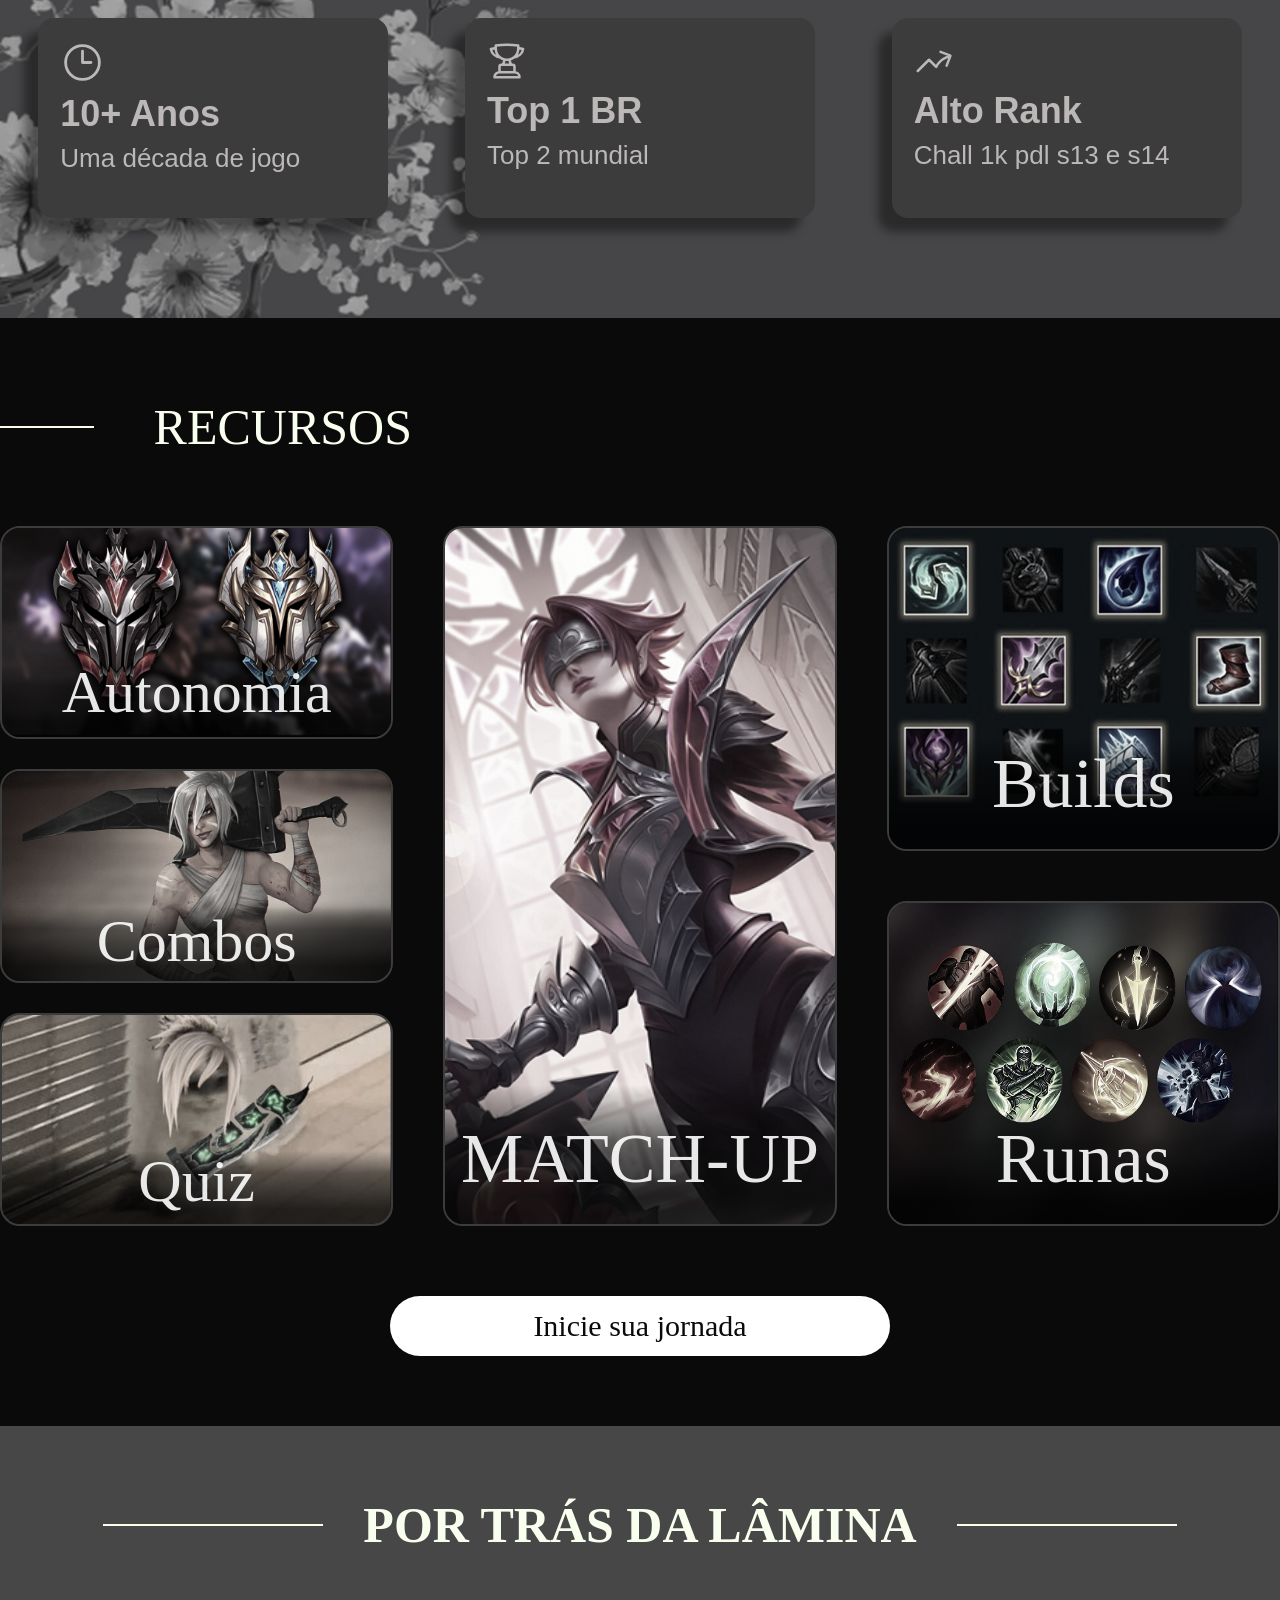
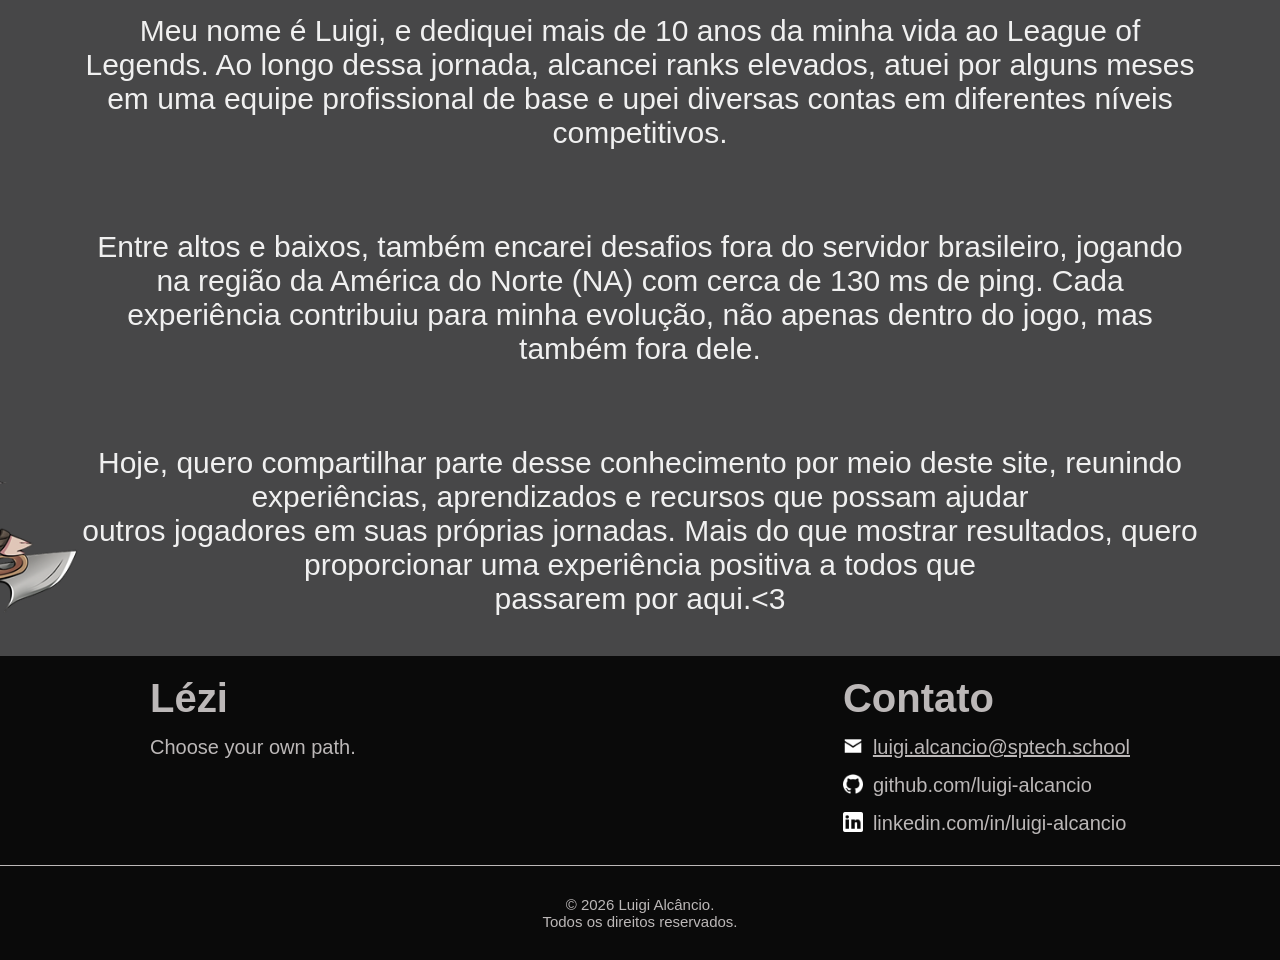
==== commit 8424a4ab: "refactor: deixa width das sessoes 100vh, diminui as cores das fontes de cada sessao e arruma flor pa" ====
--- a/public/index.html
+++ b/public/index.html
@@ -40,14 +40,9 @@
 
             <h1>COMO UMA RIVEN <br> <span class="destaque-challenger">CHALLENGER</span> JOGA?</h1>
 
-            <p class="p-relative">Aprenda. Evolua. Domine a Riven.
-
-                <img class="img-flower-1" src="assets/imgs/flower-img-1teste.png" alt="">
-            </p>
-
-
-        </div>
-
+            <p>Aprenda. Evolua. Domine a Riven.
+        </div>
+        <img class="img-flower-1" src="assets/imgs/flower-img-1teste.png" alt=""></p>
     </section>
 
     <section class="section-experiencia">
@@ -66,7 +61,7 @@
                         mas um
                         hábito.”</span>
 
-                    <span class="autor">by Will Durant</span>
+                    <span class="autor">- Will Durant</span>
                 </div>
 
 
--- a/public/css/index.css
+++ b/public/css/index.css
@@ -7,18 +7,18 @@
 
 .section-inicial{
   width: 100%;
-  min-height: 900px;
+  min-height: 100vh;
 
   background-image: url(../assets/imgs/section-1-background.png);
   background-size: cover;
   background-position: center;
   background-repeat: no-repeat;
-  filter: saturate(0.5);
+  filter: saturate(0.8);
 }
 
 .section-experiencia{
   width: 100%;
-  min-height: 900px;
+  min-height: 100vh;
 
   background-image: url(../assets/imgs/section-2-background.png);
   background-size: cover;
@@ -28,14 +28,14 @@
 
 .section-recursos{
   width: 100%;
-  min-height: 900px;
+  min-height: 100vh;
 
   background-color: #0a0a0a;
 }
 
 .section-sobre{
   width: 100%;
-  min-height: 900px;
+  min-height: 90vh;
 
   background-color: #474748;
 }
@@ -49,9 +49,9 @@
 }
 
 .navegacao-home a {
-    color: #ffffff;
+    color: #e0e0e0;
     font-family: 'Cormorant Garamond', serif;
-    font-size: 30px;
+    font-size: 35px;
     text-decoration: none;
 }
 
@@ -82,7 +82,7 @@
 
 
 .destaque-titulo {
-    color: #FFFFFF;
+    color: #e0e0e0;
     font-family: 'Cormorant Garamond', serif;
     font-size: 28px;
     margin: 0;
@@ -90,32 +90,30 @@
 
 .section-inicial h1 , 
 .section-inicial p{
-  color: #ffffff;
+  color: #e0e0e0;
   margin-left: 100px;
 }
 
 .section-inicial h1{
   font-weight: 100;
   margin-top: 200px;
-  font-size: 50px;
+  font-size: 58px;
 }
 
 .section-inicial p{
   margin-top: 50px;
   font-family: 'DM Sans', sans-serif;
-  font-size: 24px;
-}
-
-.p-relative{
-  position: relative;
+  font-size: 26px;
+  color: #e0e0e0;
 }
 
 .img-flower-1 {
   position: absolute;
-  left: -150px;
-  bottom: -438px;
+  left: 100px;
+  bottom: 0;
   width: 300px;
   opacity: 0.8;
+  
 }
 
 .destaque-challenger{
@@ -165,7 +163,7 @@
 }
 
 .frase-filosofica{
-  color: #FFFFFF;
+  color: #e0e0e0;
   font-size: 34px;
   width: 40%;
   display: flex;
@@ -176,9 +174,11 @@
 
 .autor{
   position:absolute;
-  color: #FFFFFF;
-  font-size: 42px;
+  color: #e0e0e0;
+  font-size: 34px;
   bottom: 0;
+  margin-bottom: 15px;
+  margin-right: 15px;
 }
 
 .kpi-experiencia{
@@ -561,7 +561,7 @@
 
 .frases-sobre span,
 .frases-sobre h1{
-  color: white;
+  color: #f0f0f0;
   text-align: center;
   max-width: 1200px;
 }
@@ -612,10 +612,10 @@
 
 .riven-section-sobre{
   width: 300px;
-  height: 500px;
+  height: 450px;
   position: absolute;
   left: -250px;
-  bottom: -76px;
+  bottom: -88px;
 }
 
 footer{
@@ -686,7 +686,7 @@
 
 
 .efeito-scale{
-  transition: 0.2s;
+  transition: 0.4s;
 }
 
 .efeito-scale:hover{
@@ -695,16 +695,16 @@
 }
 
 .efeito-scale-button{
-  transition: 0.2s;
+  transition: 0.4s;
 }
 
 .efeito-scale-button:hover{
-  transform: scale(1.01);
+  transform: scale(1.02);
 
 }
 
 .efeito-login-cadastro{
-  transition: 0.2s;
+  transition: 0.4s;
 }
 
  .efeito-login-cadastro:hover{
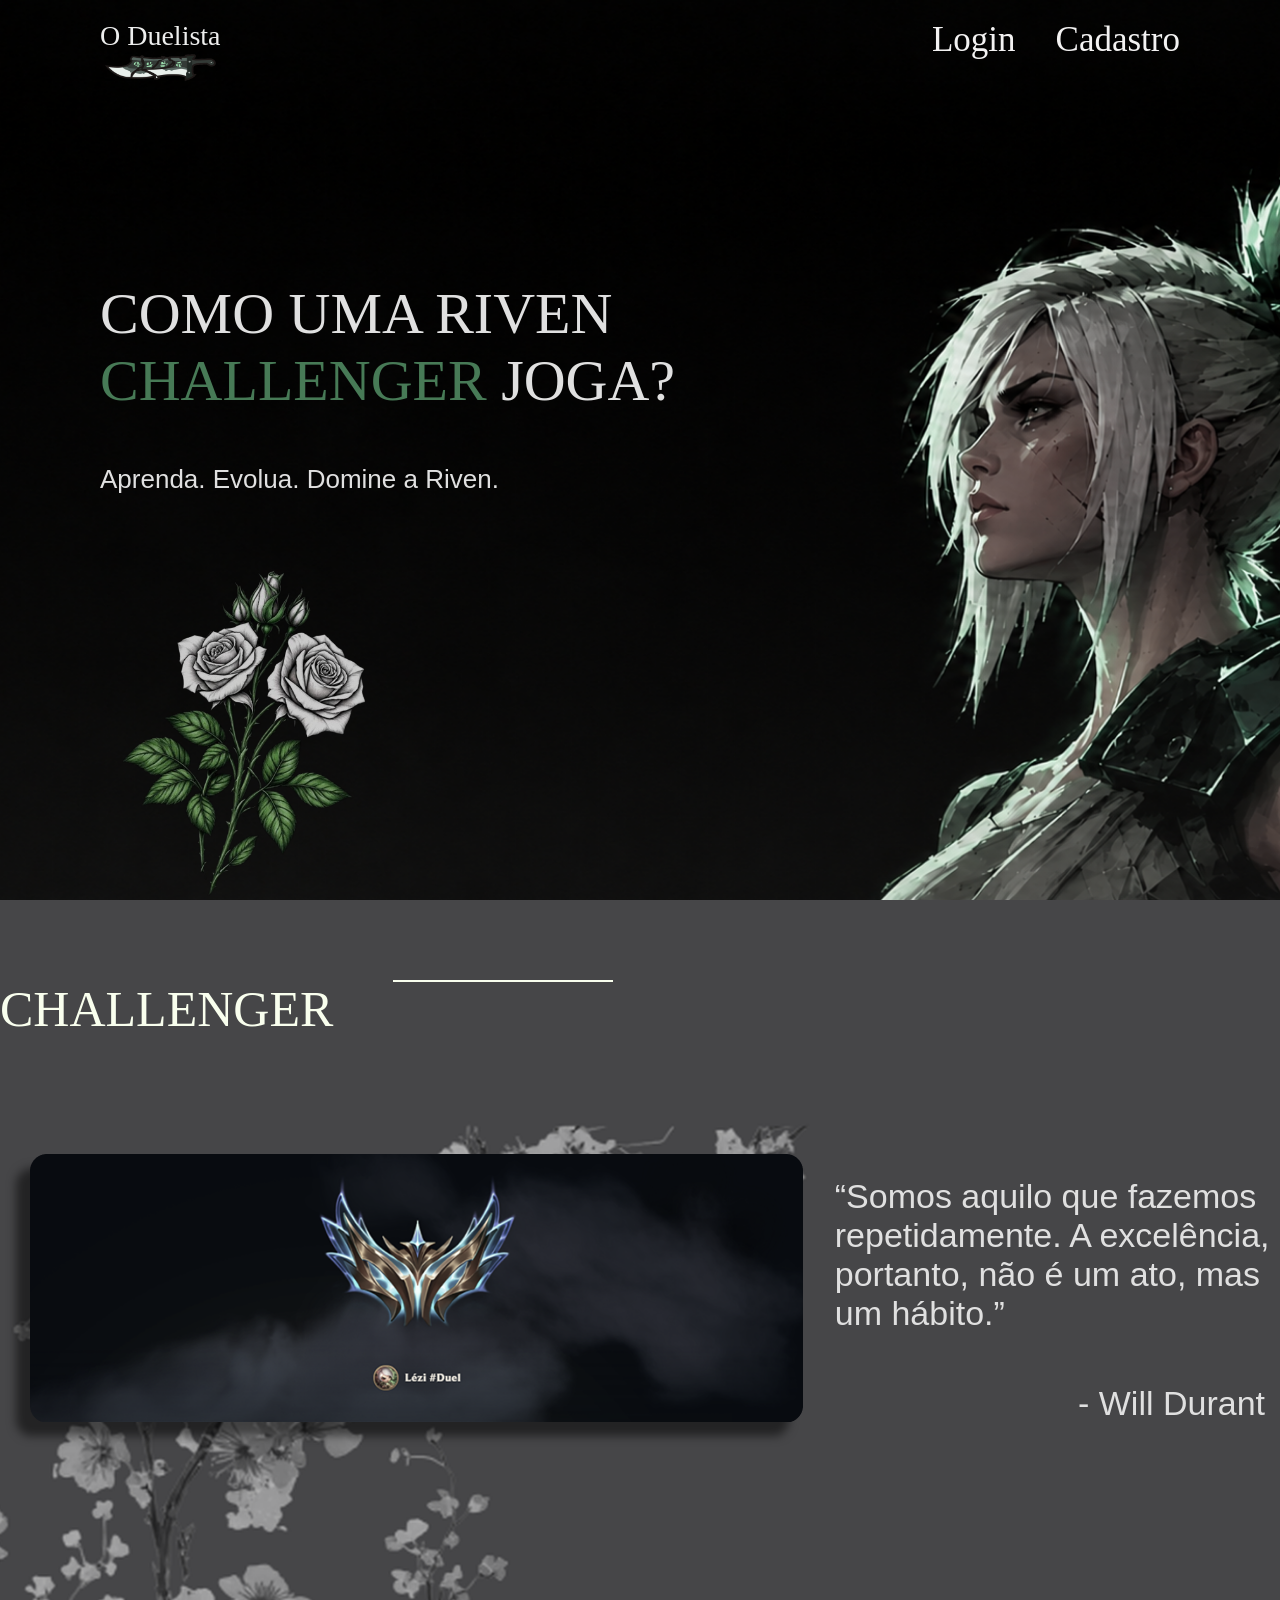
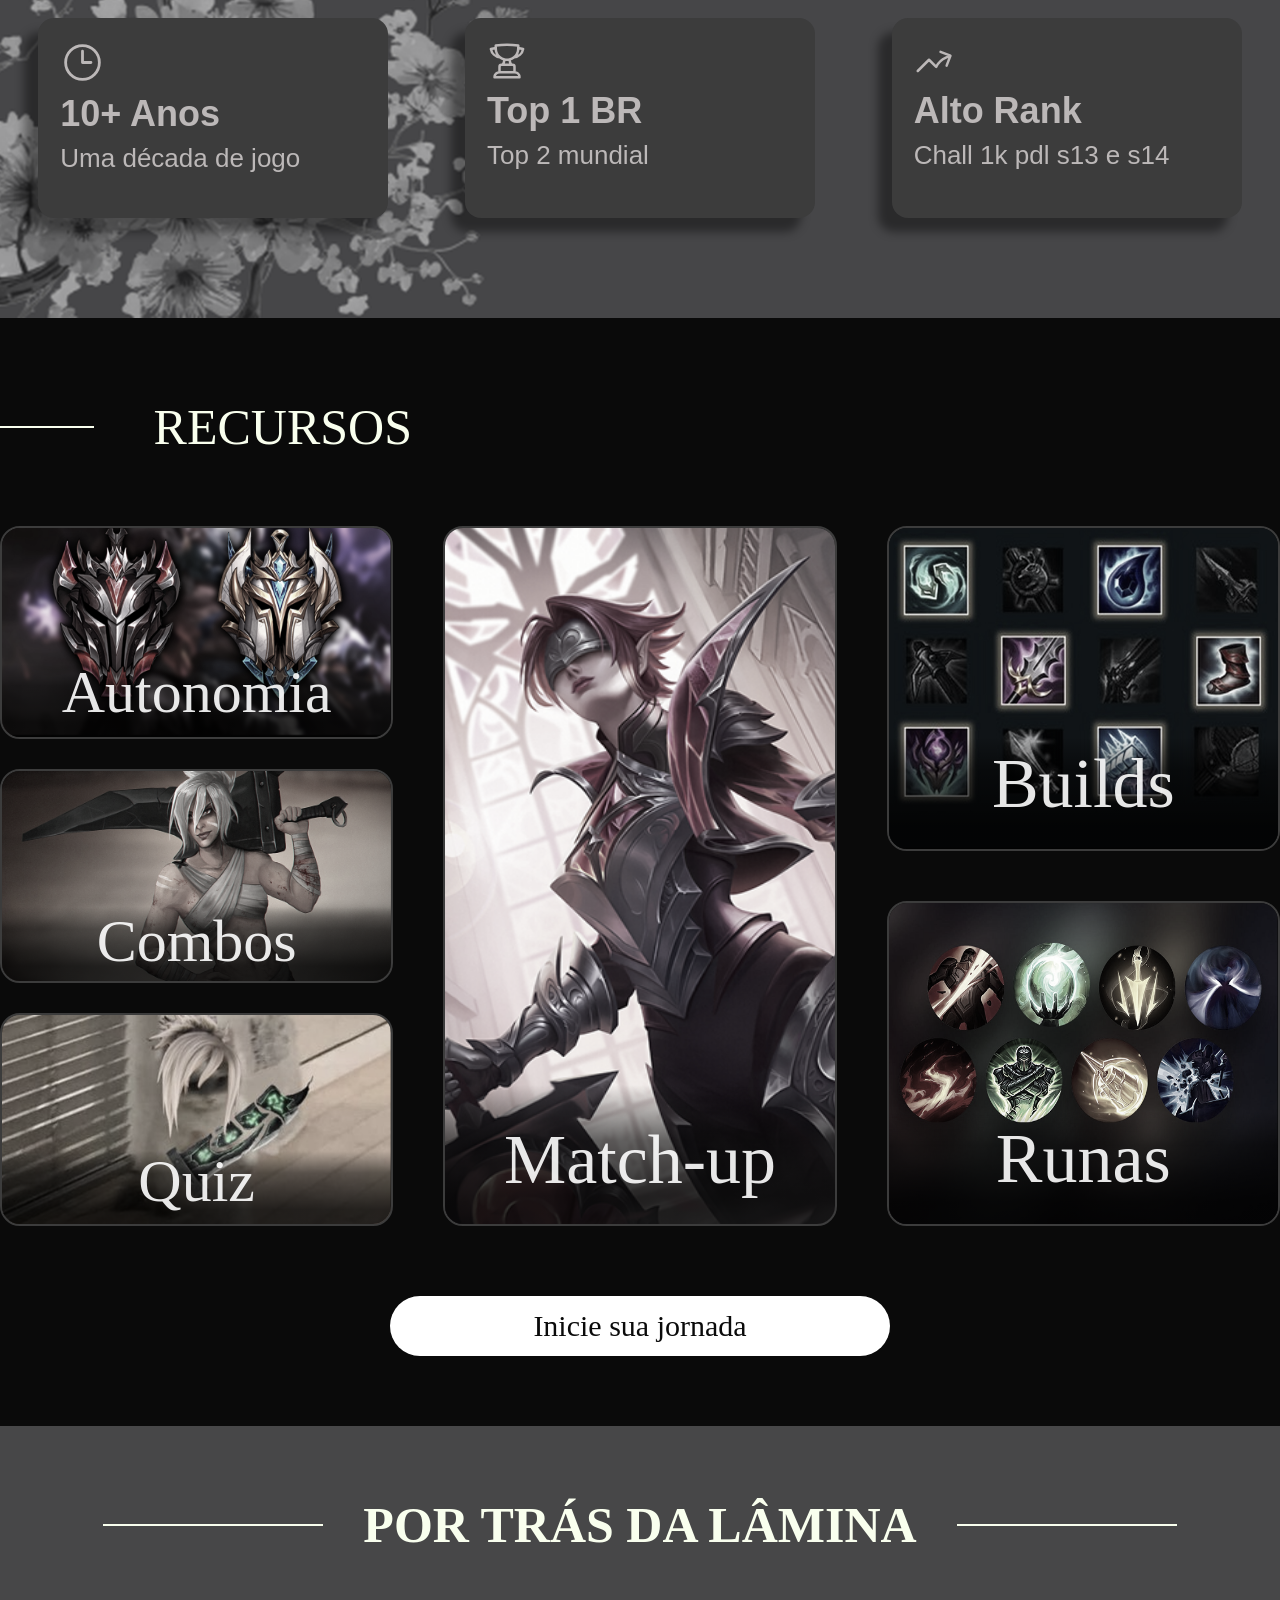
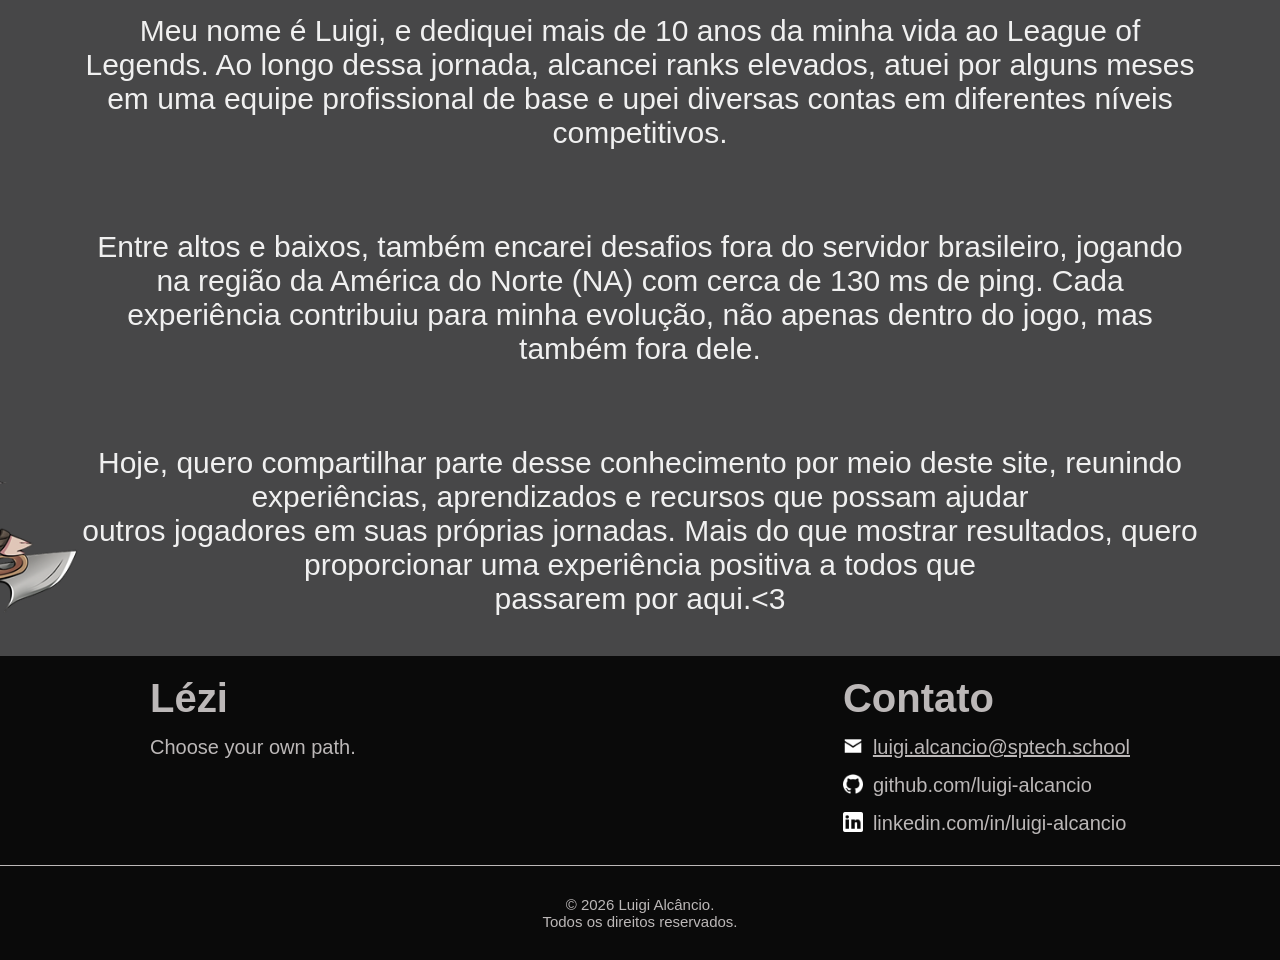
==== commit b339ac36: "refactor: refaz a header da home, icones e arruma match-up do recursos" ====
--- a/public/index.html
+++ b/public/index.html
@@ -23,19 +23,17 @@
 
             <header class="header-home">
 
-                <span class="destaque-titulo">O DUELISTA</span>
-
+                <span class="destaque-titulo">O Duelista
+                    <img class="icon-riven" src="assets/icon/riven_icon_1.png">
+                </span>
                 <nav class="navegacao-home">
 
                     <ul>
-                        <li class="efeito-login-cadastro"><a href="login.html">LOGIN</a></li>
-                        <li class="efeito-login-cadastro"><a href="cadastro.html">CADASTRO</a></li>
+                        <li class="efeito-login-cadastro"><a href="login.html">Login</a></li>
+                        <li class="efeito-login-cadastro"><a href="cadastro.html">Cadastro</a></li>
                     </ul>
 
                 </nav>
-
-                <img class="icon-riven" src="assets/icon/riven_icon_1.png">
-
             </header>
 
             <h1>COMO UMA RIVEN <br> <span class="destaque-challenger">CHALLENGER</span> JOGA?</h1>
@@ -141,7 +139,7 @@
 
                     <div class="big-card matchup">
                         <img src="assets/imgs/card-matchup.png">
-                        <span>MATCH-UP</span>
+                        <span>Match-up</span>
                     </div>
 
                 </div>
--- a/public/css/index.css
+++ b/public/css/index.css
@@ -43,13 +43,13 @@
 .header-home {
     position: relative;
     display: flex;
-    justify-content: center;
+    justify-content: space-between;
     align-items: flex-start;
-    padding: 20px 40px;
+    padding: 20px 100px;
 }
 
 .navegacao-home a {
-    color: #e0e0e0;
+    color: #f3f2f2;
     font-family: 'Cormorant Garamond', serif;
     font-size: 35px;
     text-decoration: none;
@@ -57,16 +57,15 @@
 
 .icon-riven {
     position: absolute;
-    top: 55px;
-    left: 50%;
+    top: 30px;
+    left: 48%;
     transform: translateX(-50%);
-    width: 160px;
-    height: auto;
-    filter: saturate(3.5);
+    width: 120px;
+    height: 38px;
+    filter: saturate(2);
 }
 
 .navegacao-home {
-    position: absolute;
     top: 20px;
     right: 40px;
 }
@@ -82,10 +81,11 @@
 
 
 .destaque-titulo {
-    color: #e0e0e0;
+    color: #edeeed;
     font-family: 'Cormorant Garamond', serif;
     font-size: 28px;
     margin: 0;
+    position: relative;
 }
 
 .section-inicial h1 , 
@@ -455,7 +455,7 @@
   color: white;
   position: absolute;
   left: 50%;
-  bottom: 25px;
+  bottom: 24px;
   transform: translateX(-50%);
   z-index: 1;
   opacity: 0.9;
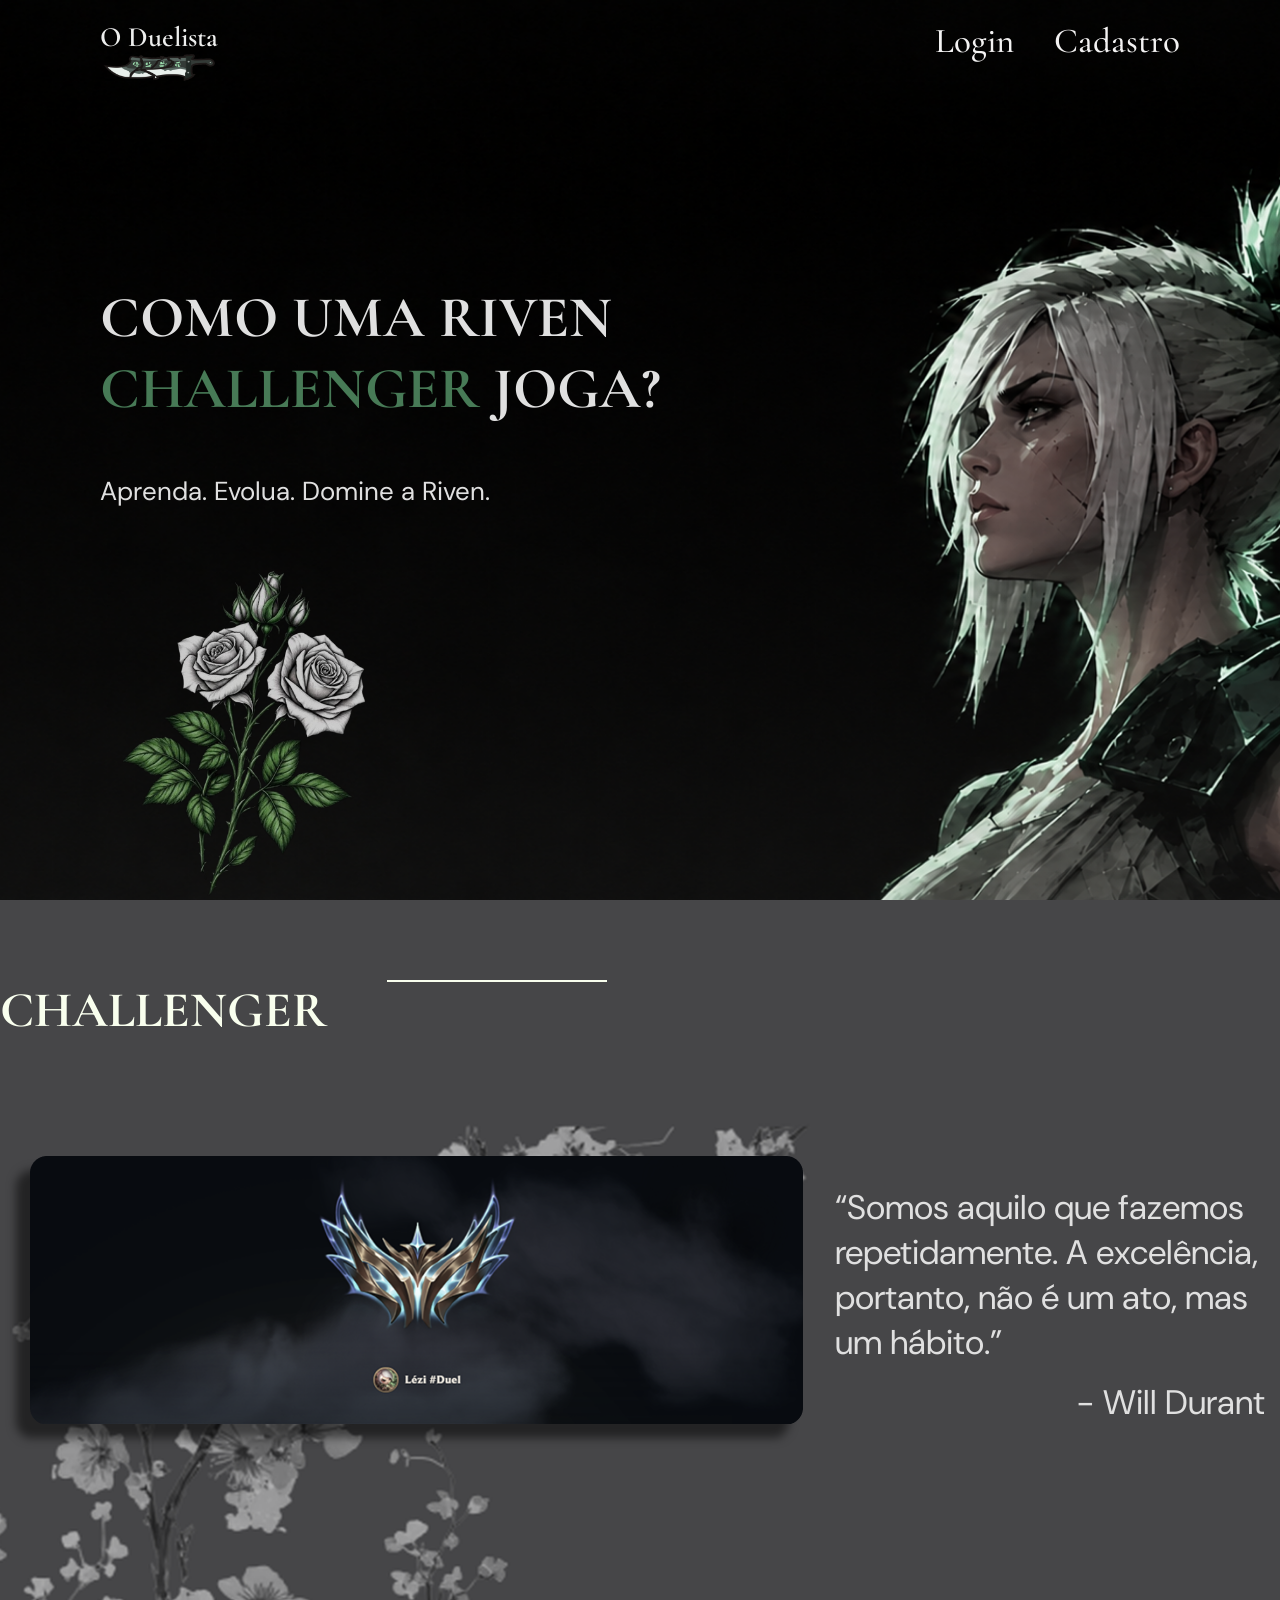
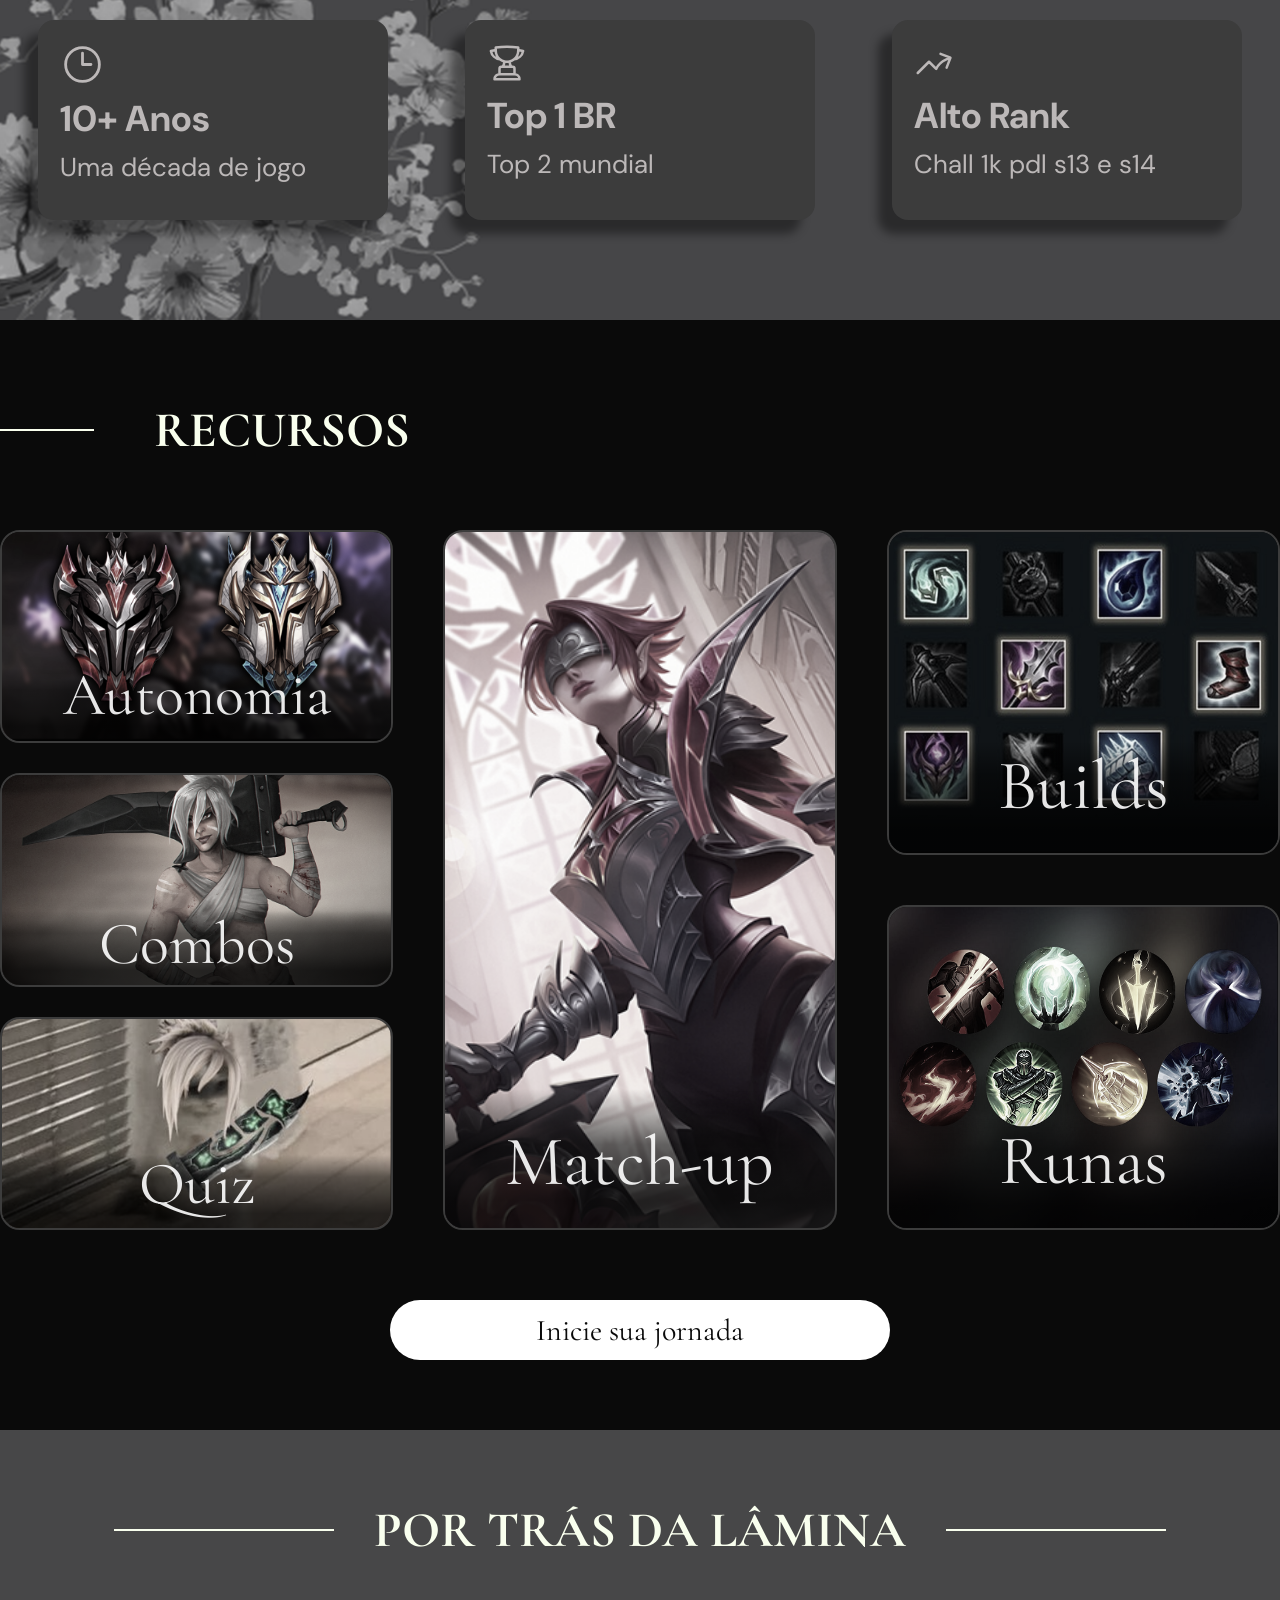
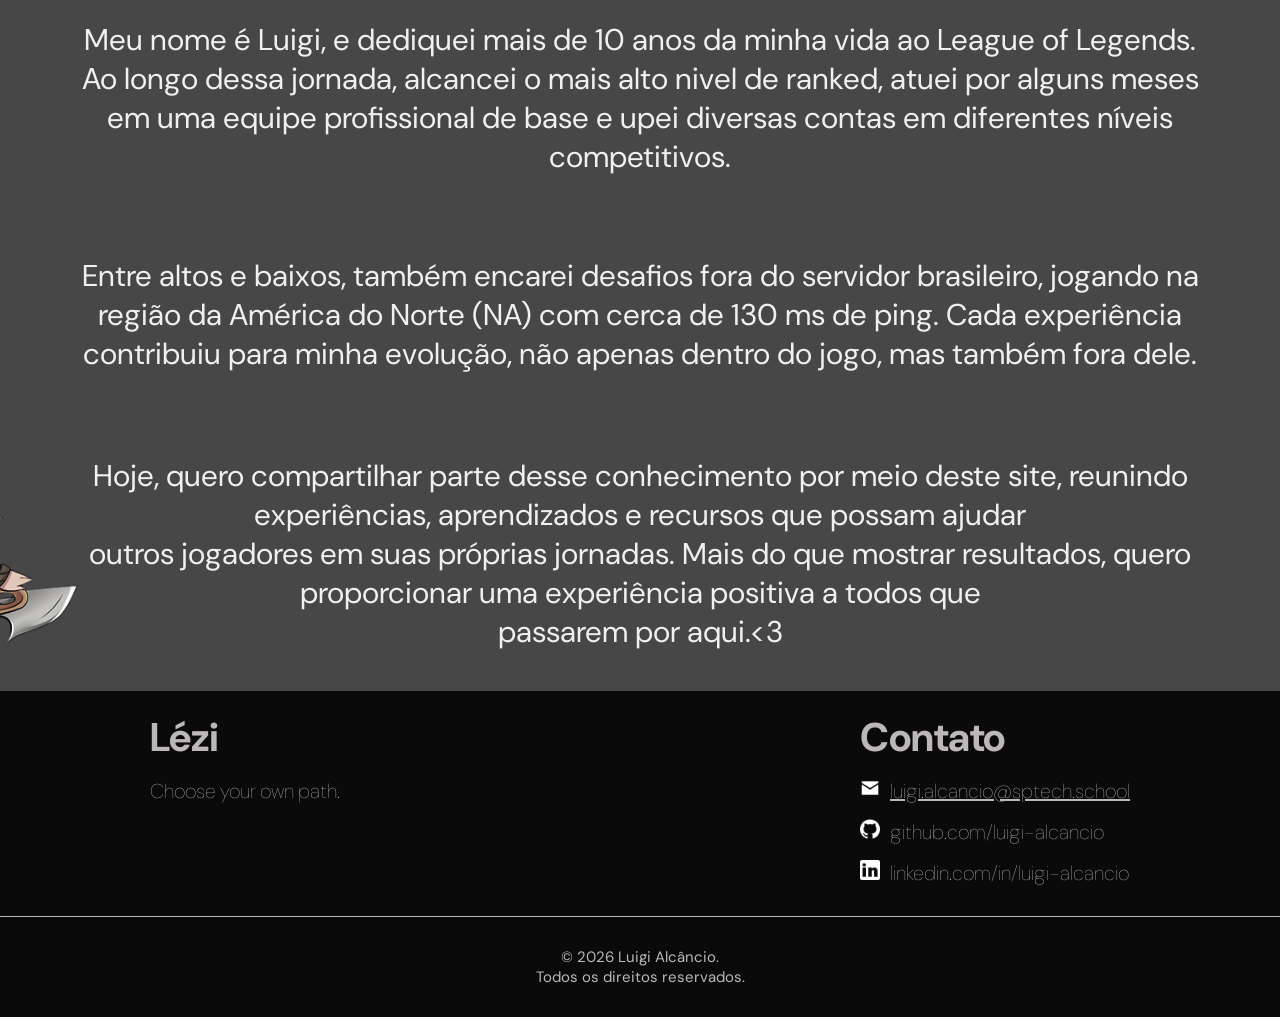
==== commit 2eabe935: "feat: adiciona apenas um botao como cor selecionada na tela de match-up" ====
--- a/public/index.html
+++ b/public/index.html
@@ -187,7 +187,7 @@
 
                 <span>
                     Meu nome é Luigi, e dediquei mais de 10 anos da minha vida ao League of Legends.
-                    Ao longo dessa jornada, alcancei ranks elevados,
+                    Ao longo dessa jornada, alcancei o mais alto nivel de ranked,
                     atuei por alguns meses em uma equipe profissional de base e upei
                     diversas contas em diferentes níveis competitivos.</span>
 
--- a/public/css/index.css
+++ b/public/css/index.css
@@ -53,6 +53,7 @@
     font-family: 'Cormorant Garamond', serif;
     font-size: 35px;
     text-decoration: none;
+    font-weight: 500;
 }
 
 .icon-riven {
@@ -86,6 +87,7 @@
     font-size: 28px;
     margin: 0;
     position: relative;
+    font-weight: 600;
 }
 
 .section-inicial h1 , 
@@ -98,6 +100,7 @@
   font-weight: 100;
   margin-top: 200px;
   font-size: 58px;
+  font-weight: bold;
 }
 
 .section-inicial p{
@@ -124,7 +127,7 @@
 .section-experiencia h1{
   margin-top: 80px;
   color: #F9FFEE;
-  font-weight: 100;
+  font-weight: bold;
   font-family: 'Cormorant Garamond', serif;
   font-size: 50px;
   justify-self: flex-end;
@@ -231,12 +234,13 @@
   width: 100%;
   margin-top: 80px;
   color: #F9FFEE;
-  font-weight: 100;
+  font-weight: bold;
   font-family: 'Cormorant Garamond', serif;
   font-size: 50px;
   justify-self: flex-start;
   margin-left: 12%;
   position: relative;
+
 }
 
 .section-recursos h1::before{
@@ -564,6 +568,8 @@
   color: #f0f0f0;
   text-align: center;
   max-width: 1200px;
+  font-weight: bold;
+  
 }
 
 .frases-sobre h1{
--- a/public/css/global.css
+++ b/public/css/global.css
@@ -1,4 +1,4 @@
-@import url('https://fonts.googleapis.com/css2?family=Barlow:ital,wght@0,100;0,200;0,300;0,400;0,500;0,600;0,700;0,800;0,900;1,100;1,200;1,300;1,400;1,500;1,600;1,700;1,800;1,900&display=swap');
+@import url('https://fonts.googleapis.com/css2?family=Cormorant+Garamond:wght@400;500;600;700&family=DM+Sans:wght@400;500;700&display=swap');
 
 *{
   margin: 0;
@@ -9,7 +9,6 @@
 html{
   font-family: 'DM Sans', sans-serif;
   background-color: #474748 ;
-
 }
 
 h1, h2, h3, h4, h5, h6 {
